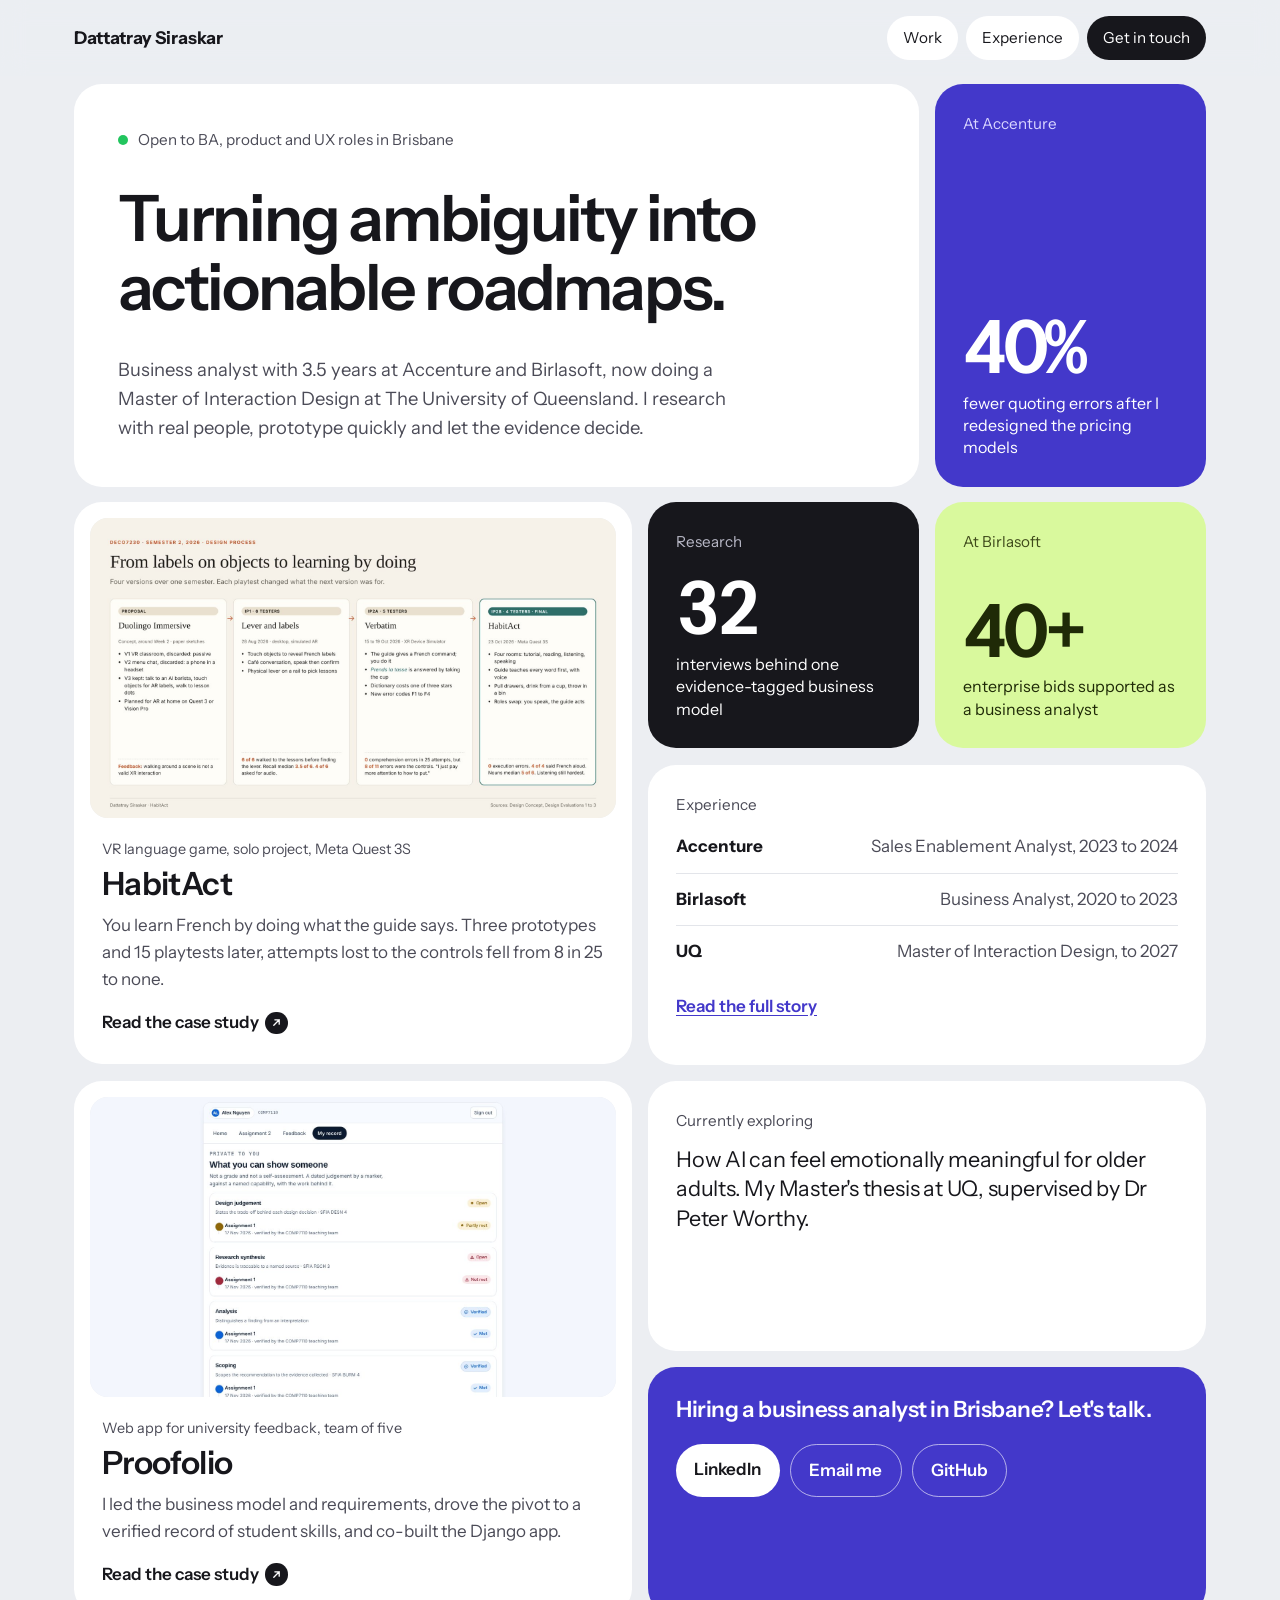
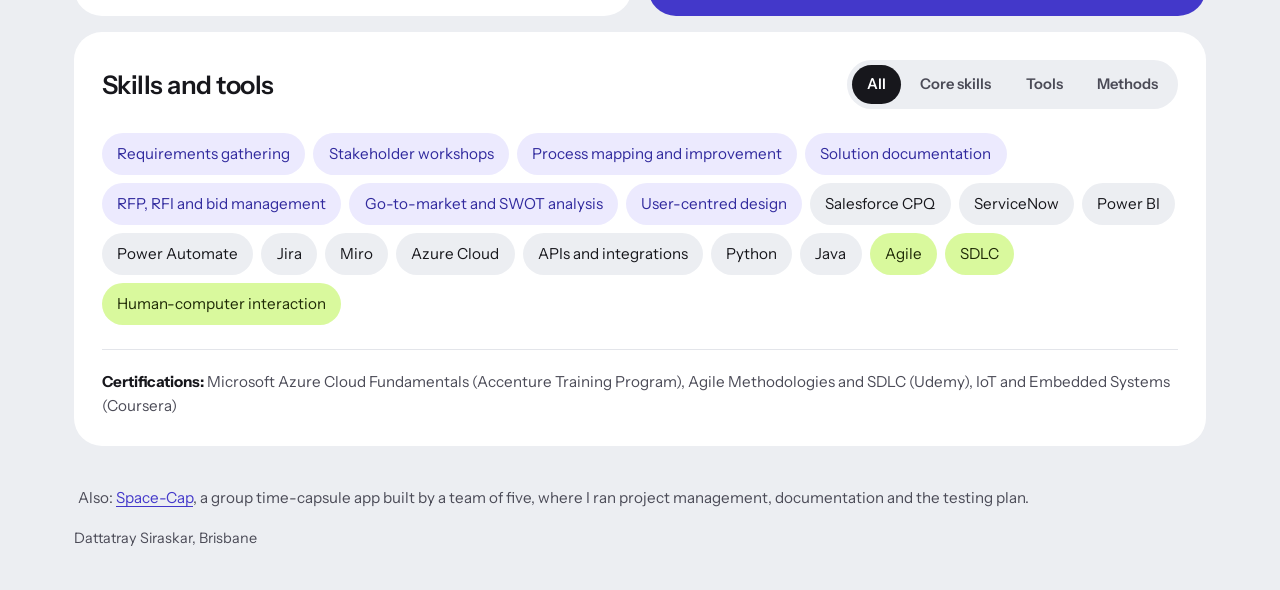
==== index.html @ 3de4518f "Case studies: side panel scrolls with the page" ====
<!DOCTYPE html>
<html lang="en">
<head>
<meta charset="utf-8">
<meta name="viewport" content="width=device-width, initial-scale=1">
<meta name="theme-color" content="#eceef2">
<title>Dattatray Siraskar, business analyst and interaction designer</title>
<meta name="description" content="Portfolio of Dattatray Siraskar, a business analyst studying a Master of Interaction Design at The University of Queensland.">
<link rel="stylesheet" href="style.css?v=13">
</head>
<body>
<header class="site-head">
  <div class="wrap">
    <a class="name" href="index.html">Dattatray Siraskar</a>
    <nav aria-label="Main">
      <a href="#work">Work</a>
      <a href="experience.html">Experience</a>
      <a class="cta" href="#contact">Get in touch</a>
    </nav>
  </div>
</header>

<main class="wrap">
  <div class="bento">
    <section class="tile span3 hero" aria-label="Introduction">
      <p class="status"><i aria-hidden="true"></i>Open to BA, product and UX roles in Brisbane</p>
      <h1>Turning ambiguity into actionable roadmaps.</h1>
      <p class="lede">Business analyst with 3.5 years at Accenture and Birlasoft, now doing a Master of Interaction Design at The University of Queensland. I research with real people, prototype quickly and let the evidence decide.</p>
    </section>

    <section class="tile indigo stat">
      <p class="label">At Accenture</p>
      <div><p class="big"><span data-count="40">40</span>%</p><p class="what">fewer quoting errors after I redesigned the pricing models</p></div>
    </section>

    <a class="tile span2 tall project" id="work" href="habitact.html">
      <div class="shot"><img src="img/01-concept-evolution.jpg" alt="HabitAct design process across four versions" width="1600" height="900"></div>
      <div class="text">
        <p class="kind">VR language game, solo project, Meta Quest 3S</p>
        <h2>HabitAct</h2>
        <p class="desc">You learn French by doing what the guide says. Three prototypes and 15 playtests later, attempts lost to the controls fell from 8 in 25 to none.</p>
        <span class="go">Read the case study</span>
      </div>
    </a>

    <section class="tile dark stat">
      <p class="label">Research</p>
      <div><p class="big"><span data-count="32">32</span></p><p class="what">interviews behind one evidence-tagged business model</p></div>
    </section>

    <section class="tile lime stat">
      <p class="label">At Birlasoft</p>
      <div><p class="big"><span data-count="40">40</span>+</p><p class="what">enterprise bids supported as a business analyst</p></div>
    </section>

    <section class="tile span2">
      <p class="label">Experience</p>
      <div class="rows">
        <div><span><b>Accenture</b></span><span>Sales Enablement Analyst, 2023 to 2024</span></div>
        <div><span><b>Birlasoft</b></span><span>Business Analyst, 2020 to 2023</span></div>
        <div><span><b>UQ</b></span><span>Master of Interaction Design, to 2027</span></div>
      </div>
      <a class="more" href="experience.html">Read the full story</a>
    </section>

    <a class="tile span2 tall project" href="proofolio.html">
      <div class="shot"><img src="img/12-mvp-capability-record.jpg" alt="Proofolio capability record screen" width="1440" height="900"></div>
      <div class="text">
        <p class="kind">Web app for university feedback, team of five</p>
        <h2>Proofolio</h2>
        <p class="desc">I led the business model and requirements, drove the pivot to a verified record of student skills, and co-built the Django app.</p>
        <span class="go">Read the case study</span>
      </div>
    </a>

    <section class="tile span2 exploring">
      <p class="label">Currently exploring</p>
      <p class="big-text">How AI can feel emotionally meaningful for older adults. My Master's thesis at UQ, supervised by Dr Peter Worthy.</p>
    </section>

    <section class="tile span2 indigo contact" id="contact">
      <h2>Hiring a business analyst in Brisbane? Let's talk.</h2>
      <div class="pill-row">
        <a class="pill" href="https://www.linkedin.com/in/dattatray-s-410359129">LinkedIn</a>
        <a class="pill ghost" href="mailto:dattatray.siraskar02@gmail.com">Email me</a>
        <a class="pill ghost" href="https://github.com/Ds-021998">GitHub</a>
      </div>
    </section>

    <section class="tile span4 skills" id="skills" aria-labelledby="skills-h">
      <div class="skills-head">
        <h2 id="skills-h">Skills and tools</h2>
        <div class="filters" role="group" aria-label="Show skills by area">
          <button type="button" data-f="all" aria-pressed="true">All</button>
          <button type="button" data-f="ba" aria-pressed="false">Core skills</button>
          <button type="button" data-f="tools" aria-pressed="false">Tools</button>
          <button type="button" data-f="ux" aria-pressed="false">Methods</button>
        </div>
      </div>
      <ul class="chips">
        <li data-g="ba">Requirements gathering</li>
        <li data-g="ba">Stakeholder workshops</li>
        <li data-g="ba">Process mapping and improvement</li>
        <li data-g="ba">Solution documentation</li>
        <li data-g="ba">RFP, RFI and bid management</li>
        <li data-g="ba">Go-to-market and SWOT analysis</li>
        <li data-g="ba">User-centred design</li>
        <li data-g="tools">Salesforce CPQ</li>
        <li data-g="tools">ServiceNow</li>
        <li data-g="tools">Power BI</li>
        <li data-g="tools">Power Automate</li>
        <li data-g="tools">Jira</li>
        <li data-g="tools">Miro</li>
        <li data-g="tools">Azure Cloud</li>
        <li data-g="tools">APIs and integrations</li>
        <li data-g="tools">Python</li>
        <li data-g="tools">Java</li>
        <li data-g="ux">Agile</li>
        <li data-g="ux">SDLC</li>
        <li data-g="ux">Human-computer interaction</li>
      </ul>
      <p class="certs"><b>Certifications:</b> Microsoft Azure Cloud Fundamentals (Accenture Training Program), Agile Methodologies and SDLC (Udemy), IoT and Embedded Systems (Coursera)</p>
    </section>
  </div>
  <p class="small-print">Also: <a href="https://github.com/batinion/DECO_3500">Space-Cap</a>, a group time-capsule app built by a team of five, where I ran project management, documentation and the testing plan.</p>
</main>

<footer class="site-foot">
  <div class="wrap"><span>Dattatray Siraskar, Brisbane</span></div>
</footer>
<script src="script.js?v=13"></script>
</body>
</html>
---- style.css ----
@import url("https://fonts.googleapis.com/css2?family=Instrument+Sans:wght@400;500;600;700&display=swap");

/* Bento: a calm grey ground, white rounded tiles, one indigo accent and a lime highlight. */
:root {
  --ground: #eceef2;
  --tile: #ffffff;
  --ink: #17171c;
  --muted: #4b4b57;
  --line: #e3e5ea;
  --accent: #4338ca;
  --accent-ink: #312a9e;
  --accent-soft: #eceafe;
  --lime: #d9f99d;
  --lime-ink: #1f2a07;
  --radius: 28px;
  --measure: 40rem;
}

* { box-sizing: border-box; }
html { -webkit-text-size-adjust: 100%; scroll-behavior: smooth; }
body { margin: 0; background: var(--ground); color: var(--ink); font: 400 1.0625rem/1.6 "Instrument Sans", system-ui, sans-serif; }
img { max-width: 100%; height: auto; display: block; }
a { color: var(--accent); text-underline-offset: 0.18em; }
a:hover { color: var(--accent-ink); }
:focus-visible { outline: 3px solid var(--accent); outline-offset: 3px; border-radius: 6px; }
::selection { background: var(--lime); color: var(--lime-ink); }

h1, h2, h3 { font-weight: 600; line-height: 1.08; margin: 0; letter-spacing: -0.02em; text-wrap: balance; }
h1 { font-size: clamp(2.4rem, 5.2vw, 4rem); letter-spacing: -0.035em; }
h2 { font-size: clamp(1.5rem, 3vw, 2.2rem); margin-top: 3.5rem; }
h3 { font-size: 1.2rem; margin-top: 2rem; }
p, ul, ol { margin: 1rem 0 0; }
li + li { margin-top: 0.4rem; }

.wrap { max-width: 1180px; margin: 0 auto; padding-inline: 1.5rem; }
.prose { max-width: var(--measure); }
.muted { color: var(--muted); }

/* Header */
.site-head { position: sticky; top: 0; z-index: 30; background: rgba(236,238,242,.85); backdrop-filter: blur(12px); }
.site-head .wrap { display: flex; justify-content: space-between; align-items: center; gap: 0.75rem 1rem; padding-block: 1rem; flex-wrap: wrap; }
.site-head .name { font-weight: 700; font-size: 1.1rem; color: var(--ink); text-decoration: none; }
.site-head nav { display: flex; gap: 0.5rem; flex-wrap: wrap; }
.site-head nav a { text-decoration: none; color: var(--ink); background: var(--tile); padding: 0.6rem 1rem; border-radius: 999px; font-size: 0.95rem; transition: background .2s, color .2s; }
.site-head nav a:hover { background: var(--accent-soft); color: var(--accent-ink); }
.site-head nav a.cta { background: var(--ink); color: #fff; }
.site-head nav a[aria-current] { background: var(--accent-soft); color: var(--accent-ink); font-weight: 600; }

/* ---------- Home bento ---------- */
.bento { display: grid; grid-template-columns: repeat(4, minmax(0, 1fr)); gap: 16px; padding-block: 0.5rem 1rem; }
.tile { background: var(--tile); border-radius: var(--radius); padding: 28px; position: relative; overflow: hidden; }
.tile.span2 { grid-column: span 2; }
.tile.span3 { grid-column: span 3; }
.tile.span4 { grid-column: 1 / -1; }
.tile.tall { grid-row: span 2; }
.tile.dark { background: var(--ink); color: #fff; }
.tile.dark .label { color: #b8b8c6; }
.tile.lime { background: var(--lime); color: var(--lime-ink); }
.tile.lime .label { color: #3f4a1b; }
.tile.indigo { background: var(--accent); color: #fff; }
.tile.indigo .label { color: #d9d6ff; }
.label { margin: 0; font-size: 0.95rem; color: var(--muted); }
.stat { display: flex; flex-direction: column; justify-content: space-between; min-height: 220px; }
.stat .big { margin: 0; font-size: clamp(3.2rem, 6vw, 4.6rem); font-weight: 600; letter-spacing: -0.045em; line-height: 1; font-variant-numeric: tabular-nums; }
.stat .what { margin: 0.5rem 0 0; font-size: 1rem; line-height: 1.4; }

.hero { display: flex; flex-direction: column; justify-content: space-between; gap: 2rem; min-height: 360px; padding: 44px; }
.hero h1 { max-width: 15ch; }
.hero .lede { margin: 0; font-size: 1.15rem; color: var(--muted); max-width: 40rem; }
.status { display: inline-flex; align-items: center; gap: 0.6rem; margin: 0; color: var(--muted); font-size: 0.95rem; }
.status i { width: 10px; height: 10px; border-radius: 50%; background: #22c55e; box-shadow: 0 0 0 0 rgba(34,197,94,.5); animation: pulse 2.4s infinite; }
@keyframes pulse { 70% { box-shadow: 0 0 0 10px rgba(34,197,94,0); } 100% { box-shadow: 0 0 0 0 rgba(34,197,94,0); } }

.project { display: flex; flex-direction: column; gap: 16px; padding: 16px; text-decoration: none; color: var(--ink); transition: transform .35s cubic-bezier(.2,.8,.2,1), box-shadow .35s; }
.project:hover { color: var(--ink); transform: translateY(-4px); box-shadow: 0 24px 40px -24px rgba(23,23,28,.35); }
.project .shot { border-radius: 18px; overflow: hidden; height: 300px; background: var(--ground); }
.project .shot img { width: 100%; height: 100%; object-fit: cover; object-position: top; transition: transform .6s cubic-bezier(.2,.8,.2,1); }
.project:hover .shot img { transform: scale(1.04); }
.project .text { padding: 4px 12px 12px; }
.project .kind { margin: 0; font-size: 0.9rem; color: var(--muted); }
.project h2 { margin: 0.4rem 0 0; font-size: 2rem; }
.project p.desc { margin: 0.6rem 0 0; color: var(--muted); }
.project .go { display: inline-flex; align-items: center; gap: 0.4rem; margin-top: 1rem; font-weight: 600; }
.project .go::after { content: ""; width: 1.4rem; height: 1.4rem; border-radius: 50%; background: var(--ink) url("data:image/svg+xml,%3Csvg xmlns='http://www.w3.org/2000/svg' viewBox='0 0 24 24' fill='none' stroke='white' stroke-width='2.4' stroke-linecap='round' stroke-linejoin='round'%3E%3Cpath d='M7 17L17 7M9 7h8v8'/%3E%3C/svg%3E") center / 60% no-repeat; transition: transform .3s; }
.project:hover .go::after { transform: rotate(45deg); background-color: var(--accent); }

.rows { display: flex; flex-direction: column; gap: 0; margin-top: 1rem; }
.rows div { display: flex; justify-content: space-between; gap: 1rem; padding: 0.75rem 0; border-top: 1px solid var(--line); flex-wrap: wrap; }
.rows div:first-child { border-top: 0; padding-top: 0; }
.rows span:last-child { color: var(--muted); }
.tile .more { display: inline-block; margin-top: 1rem; font-weight: 600; }

.exploring p.big-text { margin: 0.75rem 0 0; font-size: 1.35rem; line-height: 1.35; letter-spacing: -0.01em; }
.contact h2 { margin: 0; font-size: 1.4rem; color: #fff; line-height: 1.3; }
.pill-row { display: flex; gap: 10px; flex-wrap: wrap; margin-top: 1.25rem; }
.pill { display: inline-block; text-decoration: none; padding: 0.75rem 1.15rem; border-radius: 999px; font-weight: 600; background: #fff; color: var(--ink); transition: transform .15s; }
.pill:hover { transform: translateY(-2px); color: var(--ink); }
.pill.ghost { background: transparent; color: #fff; border: 1px solid rgba(255,255,255,.6); }
.pill.ghost:hover { color: #fff; border-color: #fff; }
.small-print { color: var(--muted); font-size: 0.95rem; padding: 0.5rem 4px 0; }

/* Skills tile with filter pills */
.skills-head { display: flex; justify-content: space-between; align-items: center; gap: 1rem; flex-wrap: wrap; }
.skills h2 { margin: 0; font-size: 1.6rem; }
.filters { display: inline-flex; gap: 0.25rem; padding: 0.3rem; border-radius: 999px; background: var(--ground); flex-wrap: wrap; }
.filters button { font: inherit; font-size: 0.92rem; font-weight: 600; padding: 0.5rem 0.95rem; border-radius: 999px; border: 0; background: none; color: var(--muted); cursor: pointer; }
.filters button[aria-pressed="true"] { background: var(--ink); color: #fff; }
.chips { list-style: none; margin: 1.5rem 0 0; padding: 0; display: flex; flex-wrap: wrap; gap: 0.5rem; }
.chips li { margin: 0; padding: 0.55rem 0.95rem; border-radius: 999px; background: var(--ground); font-size: 0.95rem; transition: background .25s, color .25s, opacity .25s, transform .25s; }
.chips li[data-g="ba"] { background: var(--accent-soft); color: var(--accent-ink); }
.chips li[data-g="ux"] { background: var(--lime); color: var(--lime-ink); }
.chips li.dim { opacity: .25; transform: scale(.96); }
.certs { margin: 1.5rem 0 0; padding-top: 1.25rem; border-top: 1px solid var(--line); color: var(--muted); font-size: 0.95rem; }
.certs b { color: var(--ink); }

/* Stagger the tiles in once on load */
.bento .tile { animation: rise .6s cubic-bezier(.2,.8,.2,1) both; }
.bento .tile:nth-child(2) { animation-delay: .06s; } .bento .tile:nth-child(3) { animation-delay: .12s; }
.bento .tile:nth-child(4) { animation-delay: .18s; } .bento .tile:nth-child(5) { animation-delay: .24s; }
.bento .tile:nth-child(6) { animation-delay: .3s; } .bento .tile:nth-child(7) { animation-delay: .36s; }
.bento .tile:nth-child(n+8) { animation-delay: .42s; }
@keyframes rise { from { opacity: 0; transform: translateY(16px) scale(.98); } to { opacity: 1; transform: none; } }

.btn { display: inline-flex; align-items: center; gap: 0.5rem; margin-top: 1.25rem; padding: 0.75rem 1.2rem; border-radius: 999px; font-weight: 600; text-decoration: none; color: #fff; background: var(--ink); transition: transform .15s, background .2s; }
.btn:hover { transform: translateY(-2px); background: var(--accent); color: #fff; }

/* ---------- Inner pages: content on large white tiles ---------- */
main.sheet { background: var(--tile); border-radius: 32px; margin-block: 0.5rem 2rem; padding-bottom: 1.5rem; }
.case-head { padding-block: 3.5rem 2rem; }
.case-head .summary { font-size: 1.2rem; color: var(--muted); max-width: 40rem; margin-top: 1.25rem; }
.meta { margin-top: 2rem; display: grid; grid-template-columns: repeat(auto-fit, minmax(10rem, 1fr)); gap: 12px; max-width: 58rem; padding: 0; }
.meta div { background: var(--ground); border-radius: 18px; padding: 1rem 1.1rem; }
.meta div:first-child { background: var(--lime); }
.meta dt { color: var(--muted); font-size: 0.85rem; }
.meta div:first-child dt { color: #3f4a1b; }
.meta dd { margin: 0.2rem 0 0; font-weight: 600; }

figure { margin: 2.75rem 0; }
figure img { border-radius: 20px; border: 1px solid var(--line); }
figcaption { color: var(--muted); font-size: 0.92rem; margin-top: 0.75rem; max-width: var(--measure); }
.trio { display: grid; grid-template-columns: repeat(3, 1fr); gap: 12px; }

.note { max-width: 34rem; margin: 2.5rem 0; padding: 1.5rem 1.6rem; border-radius: 22px; background: var(--ink); color: #fff; }
.note p { margin: 0; font-size: 1.3rem; line-height: 1.35; letter-spacing: -0.01em; }
.note .who { margin-top: 0.6rem; font-size: 0.9rem; color: #b8b8c6; letter-spacing: 0; }

.role { margin-top: 3rem; max-width: 46rem; padding: 1.6rem; border-radius: 22px; background: var(--accent-soft); }
.role h2 { margin-top: 0; font-size: 1.3rem; color: var(--accent-ink); }
.next { display: flex; justify-content: space-between; gap: 1rem; flex-wrap: wrap; padding-block: 2.5rem 1rem; margin-top: 3rem; border-top: 1px solid var(--line); font-weight: 600; }

.reveal { opacity: 0; transform: translateY(14px); transition: opacity .6s ease, transform .6s ease; }
.reveal.in { opacity: 1; transform: none; }

/* Case study two-column layout: story on the left, a sticky summary on the right */
.case-body { display: grid; grid-template-columns: minmax(0, 1fr) 300px; gap: 3rem; align-items: start; }
.case-main { min-width: 0; }
.case-main .prose { max-width: 46rem; }
.case-main > :first-child h2, .case-main > div:first-child > h2:first-child { margin-top: 1rem; }
.case-aside { align-self: stretch; display: flex; flex-direction: column; gap: 12px; padding-top: 1.5rem; }
.aside-sticky { display: flex; flex-direction: column; gap: 12px; }
.aside-card { display: block; background: var(--ground); border-radius: 22px; padding: 1.25rem 1.3rem; }
.aside-label { margin: 0 0 0.75rem; font-size: 0.85rem; color: var(--muted); font-weight: 600; }
.glance { display: flex; align-items: baseline; gap: 0.75rem; padding: 0.55rem 0; border-top: 1px solid #dcdfe6; }
.glance:first-of-type { border-top: 0; padding-top: 0; }
.glance b { min-width: 4.2rem; font-size: 1.35rem; font-weight: 600; letter-spacing: -0.02em; color: var(--accent); }
.glance span { font-size: 0.9rem; color: var(--muted); line-height: 1.35; }
.toc { display: flex; flex-direction: column; gap: 0.15rem; }
.toc a { text-decoration: none; color: var(--muted); font-size: 0.93rem; padding: 0.4rem 0.65rem; border-radius: 10px; line-height: 1.35; transition: background .2s, color .2s; }
.toc a:hover { background: var(--tile); color: var(--ink); }
.toc a.active { background: var(--tile); color: var(--accent-ink); font-weight: 600; }
.aside-link { font-weight: 600; text-decoration: none; background: var(--ink); color: #fff; }
.aside-link:hover { background: var(--accent); color: #fff; }
.case-main h2 { scroll-margin-top: 90px; }
.case-main .rounds-ui, .case-main .codes, .case-main .states { max-width: none; }

/* Experience: same layout, bento styling */
.story-intro { padding-block: 3.5rem 1rem; }
.story-intro .lede { font-size: 1.15rem; color: var(--muted); margin-top: 1.25rem; }
.through { display: flex; align-items: center; gap: 0.45rem; flex-wrap: wrap; margin-top: 1.75rem; }
.through span { padding: 0.5rem 0.9rem; border-radius: 999px; background: var(--ground); font-size: 0.95rem; }
.through span.now { background: var(--accent); color: #fff; font-weight: 600; }
.through i { color: var(--muted); font-style: normal; }
.timeline { position: relative; list-style: none; padding: 0 0 0 2.25rem; margin: 2.5rem 0 1rem; max-width: 50rem; }
.timeline::before { content: ""; position: absolute; left: 0.5rem; top: 0.4rem; bottom: 0.4rem; width: 2px; background: var(--line); }
.timeline .fill { position: absolute; left: 0.5rem; top: 0.4rem; width: 2px; height: 0; background: var(--accent); }
.chapter { position: relative; margin: 0 0 1rem; padding: 1.5rem 1.6rem; border-radius: 22px; background: var(--ground); }
.chapter::before { content: ""; position: absolute; left: -2.1rem; top: 1.75rem; width: 0.9rem; height: 0.9rem; border-radius: 50%; background: var(--tile); border: 2px solid #9a9aa8; transition: all .3s; }
.chapter.seen::before { background: var(--accent); border-color: var(--accent); box-shadow: 0 0 0 4px var(--accent-soft); }
.chapter .when { color: var(--accent); font-size: 0.9rem; margin: 0; font-weight: 600; }
.chapter h3 { margin-top: 0.3rem; font-size: 1.5rem; }
.chapter .where { margin-top: 0.3rem; font-weight: 600; color: var(--muted); }
.toggle { margin-top: 0.9rem; font: inherit; font-weight: 600; color: var(--ink); background: var(--tile); border: 0; padding: 0.5rem 0.9rem; border-radius: 999px; cursor: pointer; display: inline-flex; align-items: center; gap: 0.5rem; }
.toggle:hover { background: var(--accent-soft); color: var(--accent-ink); }
.toggle::after { content: "+"; display: inline-grid; place-items: center; width: 1.2rem; height: 1.2rem; border-radius: 50%; background: var(--ink); color: #fff; font-size: 0.85rem; line-height: 1; }
.toggle[aria-expanded="true"]::after { content: "\2212"; }
.detail { display: grid; grid-template-rows: 0fr; transition: grid-template-rows .35s ease; }
.detail > div { min-height: 0; overflow: hidden; }
.detail.open { grid-template-rows: 1fr; }
.star { margin-top: 0.9rem; display: grid; gap: 0.75rem; padding: 1.2rem 1.3rem; border-radius: 18px; background: var(--tile); }
.star p { margin: 0; }
.star b { color: var(--accent-ink); }
.metrics { display: flex; flex-wrap: wrap; gap: 0.5rem; margin-top: 0.9rem; padding: 0; list-style: none; }
.metrics li { margin: 0; padding: 0.35rem 0.8rem; border-radius: 999px; font-size: 0.9rem; font-weight: 600; background: var(--lime); color: var(--lime-ink); }
.tags { color: var(--muted); font-size: 0.9rem; margin-top: 0.6rem; }
.pitch { margin: 2rem 0 2rem; max-width: 50rem; padding: 2rem; border-radius: 26px; background: var(--accent); color: #fff; }
.pitch h2 { margin: 0; color: #fff; }
.pitch p { color: #e4e2ff; }
.pitch a { color: #fff; font-weight: 600; }

/* Round tabs */
.rounds-ui { margin: 2.75rem 0; max-width: 56rem; }
.tablist { display: inline-flex; gap: 0.25rem; padding: 0.3rem; margin-top: 1rem; border-radius: 999px; background: var(--ground); flex-wrap: wrap; }
.tablist button { font: inherit; font-weight: 600; padding: 0.55rem 1.1rem; border-radius: 999px; border: 0; background: none; color: var(--muted); cursor: pointer; }
.tablist button[aria-selected="true"] { background: var(--ink); color: #fff; }
.panel { margin-top: 1.25rem; padding: 1.5rem; border-radius: 24px; background: var(--ground); }
.panel h3 { margin: 0; }
.panel .sub { color: var(--muted); margin-top: 0.3rem; }
.stats { display: grid; grid-template-columns: repeat(auto-fit, minmax(10rem, 1fr)); gap: 12px; margin-top: 1.25rem; }
.stats .stat { min-height: 0; padding: 1rem; border-radius: 18px; background: var(--tile); display: block; }
.stats .stat .num { font-weight: 600; font-size: 2rem; letter-spacing: -0.03em; line-height: 1.1; }
.stats .stat .lbl { color: var(--muted); font-size: 0.9rem; margin-top: 0.2rem; }
.meter { height: 6px; margin-top: 0.7rem; border-radius: 999px; background: var(--ground); overflow: hidden; }
.meter i { display: block; height: 100%; width: 0; border-radius: inherit; background: var(--accent); transition: width .8s cubic-bezier(.2,.8,.2,1); }
.lesson { margin-top: 1.25rem; color: var(--muted); }
.lesson b { color: var(--ink); }
.lesson p { margin: 0; } .lesson p + p { margin-top: 0.5rem; }

/* Error codes and evidence states */
.codes, .states { display: grid; grid-template-columns: repeat(4, 1fr); gap: 12px; margin-top: 1.5rem; max-width: 50rem; }
.codes button, .states button { font: inherit; color: var(--ink); text-align: left; padding: 1rem; border-radius: 18px; cursor: pointer; background: var(--ground); border: 2px solid transparent; transition: transform .2s, background .2s, border-color .2s; }
.codes button:hover, .states button:hover { transform: translateY(-3px); }
.codes button b, .states button b { display: block; font-size: 1.4rem; font-weight: 600; letter-spacing: -0.02em; }
.codes button span { color: var(--muted); font-size: 0.88rem; }
.codes button[aria-pressed="true"], .states button[aria-pressed="true"] { background: var(--accent-soft); border-color: var(--accent); }
.code-out, .state-out { margin-top: 1rem; max-width: 46rem; min-height: 3.4rem; color: var(--muted); }
.code-out b, .state-out b, .code-out strong { color: var(--ink); }

/* Requirements sorter */
.sorter { margin: 2.75rem 0; }
.sorter > h3 { margin-top: 0; }
.sorter .controls { display: inline-flex; gap: 0.25rem; padding: 0.3rem; margin-top: 0.9rem; border-radius: 999px; background: var(--ground); }
.sorter .controls button { font: inherit; font-weight: 600; padding: 0.55rem 1.1rem; border-radius: 999px; border: 0; background: none; color: var(--muted); cursor: pointer; }
.sorter .controls button[aria-pressed="true"] { background: var(--ink); color: #fff; }
.groups { display: grid; gap: 1.25rem; margin-top: 1.5rem; }
.group h3 { margin: 0 0 0.75rem; font-size: 0.95rem; color: var(--muted); }
.reqs { list-style: none; margin: 0; padding: 0; display: grid; gap: 10px; grid-template-columns: repeat(auto-fill, minmax(13rem, 1fr)); }
.req { margin: 0; padding: 0.9rem 1rem; border-radius: 16px; background: var(--ground); font-size: 0.95rem; }
.req .why { display: none; color: var(--muted); font-size: 0.86rem; margin-top: 0.35rem; }
.sorter .g-core, .sorter .g-fix, .sorter .g-cut { display: none; }
.sorter.sorted .g-core, .sorter.sorted .g-fix, .sorter.sorted .g-cut { display: block; }
.sorter.sorted .g-all { display: none; }
.sorted .groups { grid-template-columns: 1.4fr 1fr 1fr; }
.sorted .reqs { grid-template-columns: 1fr; }
.sorted .req .why { display: block; }
.sorted .g-core h3 { color: var(--accent); }
.sorted .g-core .req { background: var(--accent-soft); }
.sorted .g-fix .req { background: var(--lime); color: var(--lime-ink); }
.sorted .g-fix .req .why { color: #3f4a1b; }
.sorted .g-cut .req { color: var(--muted); background: var(--tile); border: 1px dashed #c4c6cf; }
.sorted .g-cut .req .t { text-decoration: line-through; text-decoration-color: #c2410c; text-decoration-thickness: 2px; }

.site-foot { color: var(--muted); font-size: 0.9rem; }
.site-foot .wrap { padding-block: 1rem 2.5rem; display: flex; gap: 1.25rem; flex-wrap: wrap; }

@media (max-width: 1000px) {
  .case-body { grid-template-columns: 1fr; gap: 0; }
  .case-aside { order: -1; padding-top: 0; }
  .aside-sticky { display: none; }
}
@media (max-width: 900px) {
  .bento { grid-template-columns: repeat(2, minmax(0, 1fr)); }
  .tile.span3 { grid-column: span 2; }
  .tile.tall { grid-row: auto; }
  .hero { padding: 32px 28px; min-height: 0; }
  .trio { grid-template-columns: 1fr; }
  .sorted .groups, .reqs { grid-template-columns: 1fr; }
  .codes, .states { grid-template-columns: 1fr 1fr; }
  main.sheet { border-radius: 24px; }
}
@media (max-width: 560px) {
  .bento { grid-template-columns: 1fr; }
  .tile.span2, .tile.span3, .tile.span4 { grid-column: auto; }
  .stat { min-height: 160px; }
  .project .shot { height: 220px; }
}
@media (prefers-reduced-motion: reduce) {
  html { scroll-behavior: auto; }
  .bento .tile, .status i { animation: none; }
  .reveal { opacity: 1; transform: none; transition: none; }
  .project, .project .shot img, .detail, .meter i, .btn, .pill { transition: none; }
}
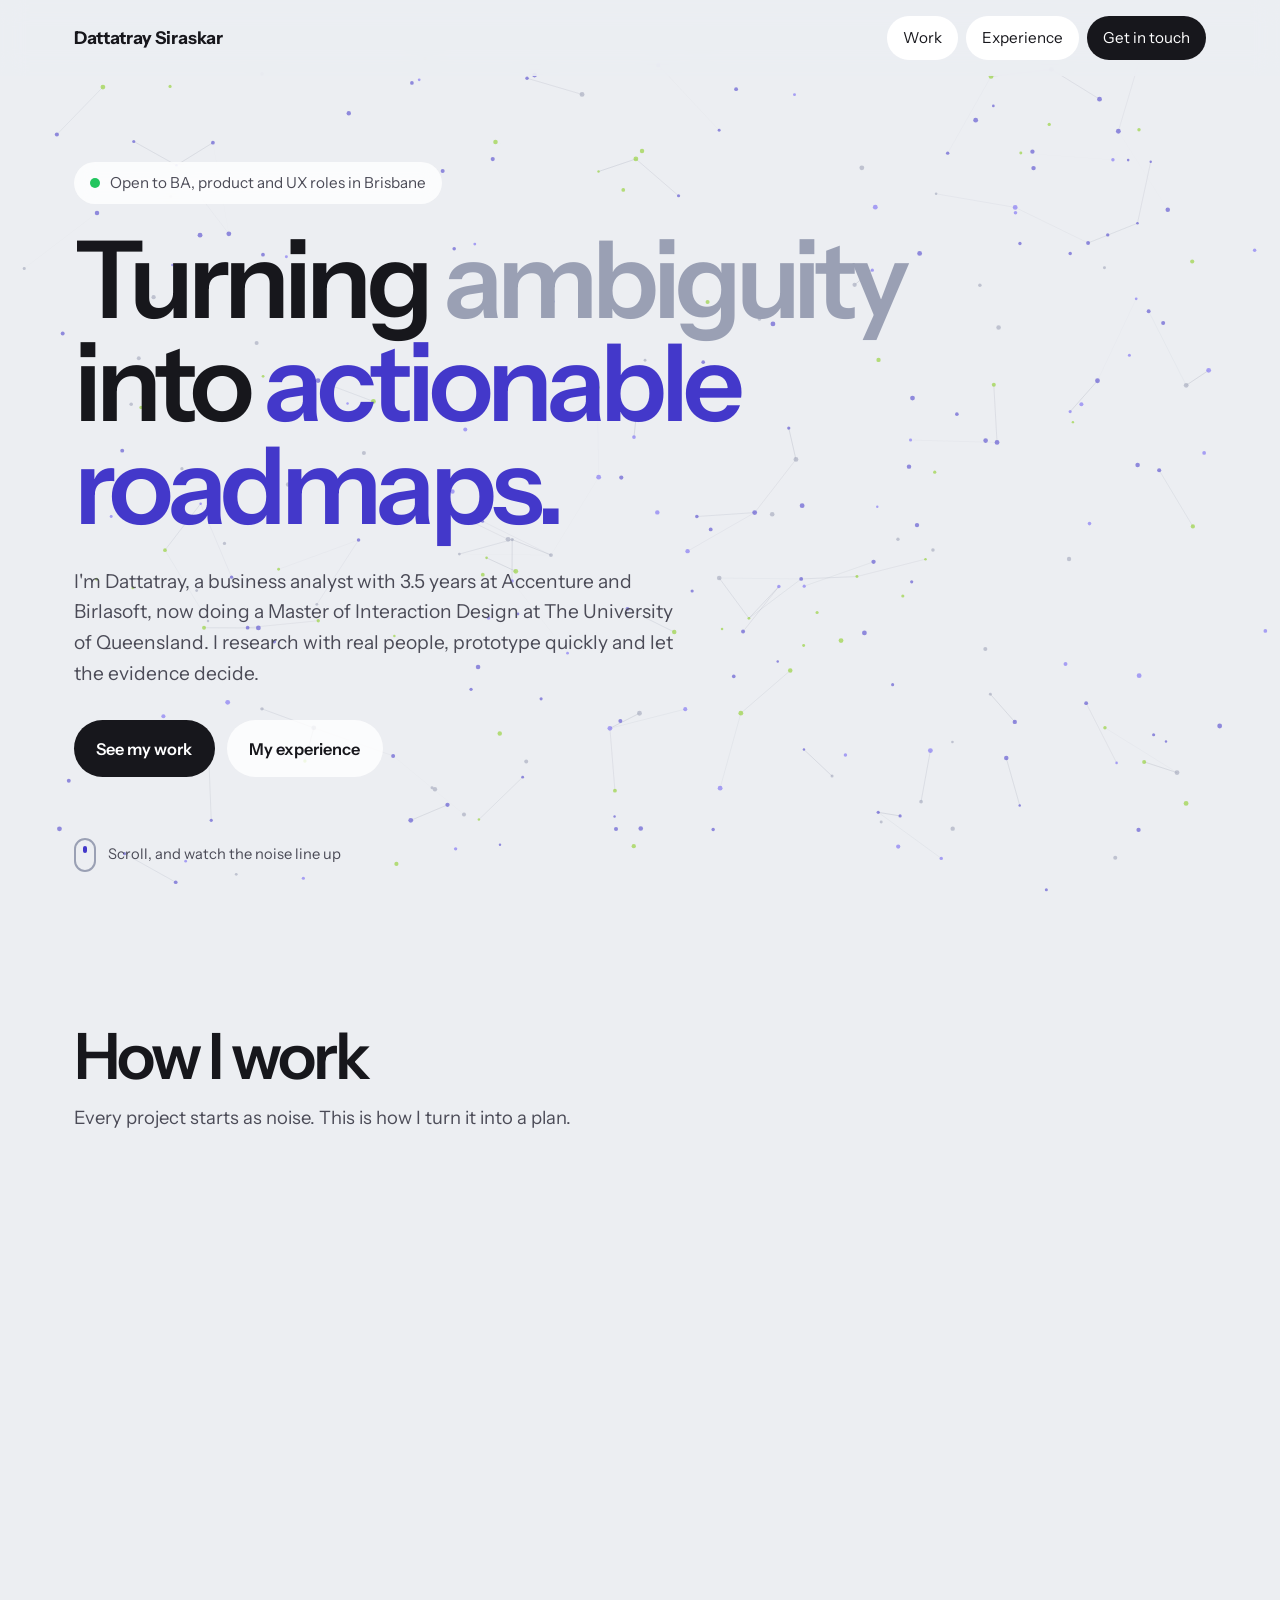
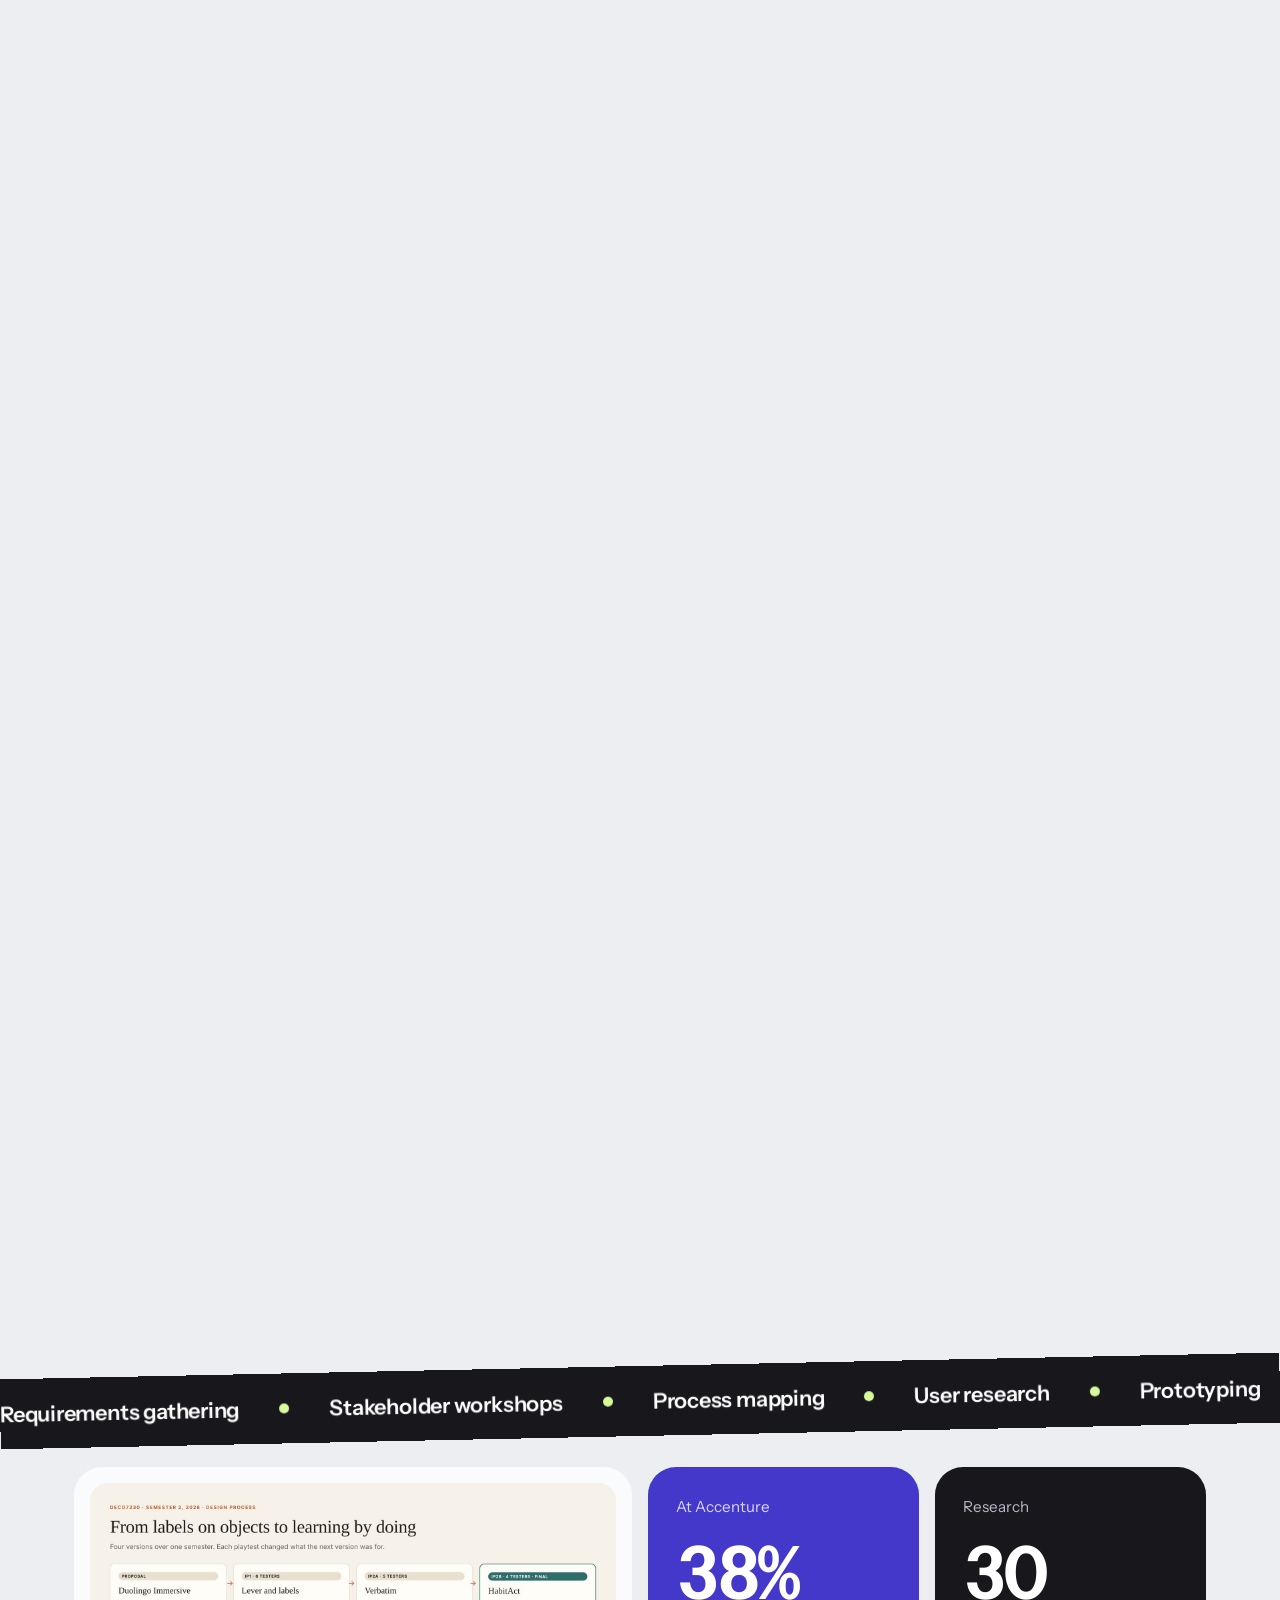
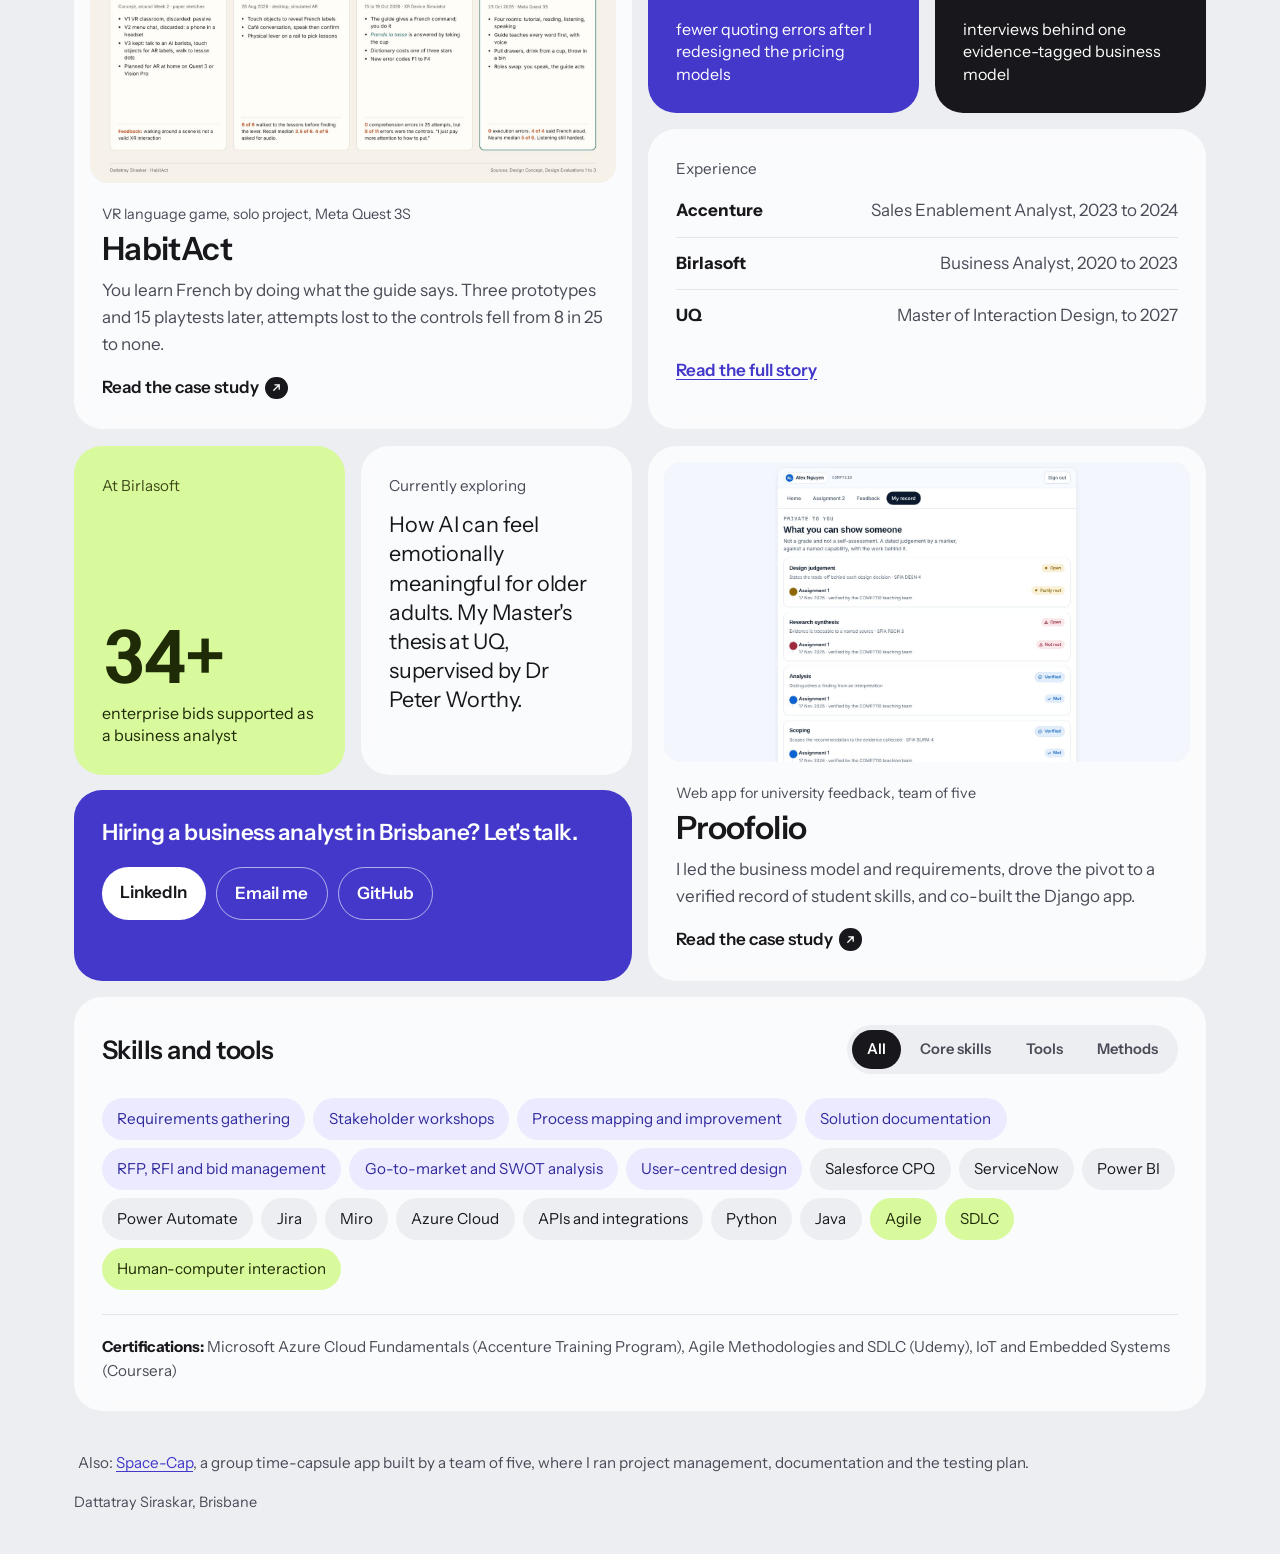
==== commit fa72b3dd: "Motion layer: ambiguity-to-roadmap particle field, pinned How I work stage, custom cursor, decoding " ====
--- a/index.html
+++ b/index.html
@@ -1,133 +1,168 @@
 <!DOCTYPE html>
+
 <html lang="en">
 <head>
-<meta charset="utf-8">
-<meta name="viewport" content="width=device-width, initial-scale=1">
-<meta name="theme-color" content="#eceef2">
+<meta charset="utf-8"/>
+<meta content="width=device-width, initial-scale=1" name="viewport"/>
+<meta content="#eceef2" name="theme-color"/>
 <title>Dattatray Siraskar, business analyst and interaction designer</title>
-<meta name="description" content="Portfolio of Dattatray Siraskar, a business analyst studying a Master of Interaction Design at The University of Queensland.">
-<link rel="stylesheet" href="style.css?v=13">
+<meta content="Portfolio of Dattatray Siraskar, a business analyst studying a Master of Interaction Design at The University of Queensland." name="description"/>
+<meta content="website" property="og:type"/>
+<meta content="Dattatray Siraskar, business analyst and interaction designer" property="og:title"/>
+<meta content="Business analyst with 3.5 years at Accenture and Birlasoft, now doing a Master of Interaction Design at UQ. Case studies in research, requirements and prototyping." property="og:description"/>
+<meta content="https://ds-021998.github.io/" property="og:url"/>
+<meta content="https://ds-021998.github.io/img/og-home.jpg" property="og:image"/>
+<meta content="summary_large_image" name="twitter:card"/>
+<link href="style.css?v=15" rel="stylesheet"/>
 </head>
 <body>
 <header class="site-head">
-  <div class="wrap">
-    <a class="name" href="index.html">Dattatray Siraskar</a>
-    <nav aria-label="Main">
-      <a href="#work">Work</a>
-      <a href="experience.html">Experience</a>
-      <a class="cta" href="#contact">Get in touch</a>
-    </nav>
+<div class="wrap">
+<a class="name" href="index.html">Dattatray Siraskar</a>
+<nav aria-label="Main">
+<a href="#work">Work</a>
+<a href="experience.html">Experience</a>
+<a class="cta" href="#contact">Get in touch</a>
+</nav>
+</div>
+</header>
+<main class="wrap">
+<section class="hero-zone" aria-label="Introduction">
+    <p class="status"><i aria-hidden="true"></i>Open to BA, product and UX roles in Brisbane</p>
+    <h1 class="mega" data-decode>Turning <span class="fuzzy">ambiguity</span> into <span class="ink">actionable roadmaps.</span></h1>
+    <p class="lede">I'm Dattatray, a business analyst with 3.5 years at Accenture and Birlasoft, now doing a Master of Interaction Design at The University of Queensland. I research with real people, prototype quickly and let the evidence decide.</p>
+    <div class="cta-row">
+      <a class="btn" href="#work">See my work</a>
+      <a class="btn ghost-btn" href="experience.html">My experience</a>
+    </div>
+    <p class="scroll-hint" aria-hidden="true"><span></span>Scroll, and watch the noise line up</p>
+  </section>
+
+  <section class="road-stage" aria-labelledby="how-h">
+    <div class="road-pin">
+      <h2 id="how-h" class="road-title">How I work</h2>
+      <p class="road-sub">Every project starts as noise. This is how I turn it into a plan.</p>
+      <ol class="milestones">
+        <li><b>01</b>Listen to the people involved</li>
+        <li><b>02</b>Map how things work today</li>
+        <li><b>03</b>Test ideas with real users</li>
+        <li><b>04</b>Decide on evidence</li>
+        <li><b>05</b>Deliver the roadmap</li>
+      </ol>
+    </div>
+  </section>
+
+  <div class="marquee" aria-label="Skills">
+    <div class="track">
+      <span>Requirements gathering</span><span>Stakeholder workshops</span><span>Process mapping</span><span>User research</span><span>Prototyping</span><span>Usability testing</span><span>Salesforce CPQ</span><span>Power BI</span><span>Jira</span><span>Miro</span>
+      <span aria-hidden="true">Requirements gathering</span><span aria-hidden="true">Stakeholder workshops</span><span aria-hidden="true">Process mapping</span><span aria-hidden="true">User research</span><span aria-hidden="true">Prototyping</span><span aria-hidden="true">Usability testing</span><span aria-hidden="true">Salesforce CPQ</span><span aria-hidden="true">Power BI</span><span aria-hidden="true">Jira</span><span aria-hidden="true">Miro</span>
+    </div>
   </div>
-</header>
 
-<main class="wrap">
   <div class="bento">
-    <section class="tile span3 hero" aria-label="Introduction">
-      <p class="status"><i aria-hidden="true"></i>Open to BA, product and UX roles in Brisbane</p>
-      <h1>Turning ambiguity into actionable roadmaps.</h1>
-      <p class="lede">Business analyst with 3.5 years at Accenture and Birlasoft, now doing a Master of Interaction Design at The University of Queensland. I research with real people, prototype quickly and let the evidence decide.</p>
-    </section>
 
+
+
+
+
+
+
+
+
+
+
+    <a class="tile span2 tall project" href="habitact.html" id="work">
+<div class="shot"><img alt="HabitAct design process across four versions" height="900" src="img/01-concept-evolution.jpg" width="1600"/></div>
+<div class="text">
+<p class="kind">VR language game, solo project, Meta Quest 3S</p>
+<h2>HabitAct</h2>
+<p class="desc">You learn French by doing what the guide says. Three prototypes and 15 playtests later, attempts lost to the controls fell from 8 in 25 to none.</p>
+<span class="go">Read the case study</span>
+</div>
+</a>
     <section class="tile indigo stat">
-      <p class="label">At Accenture</p>
-      <div><p class="big"><span data-count="40">40</span>%</p><p class="what">fewer quoting errors after I redesigned the pricing models</p></div>
-    </section>
-
-    <a class="tile span2 tall project" id="work" href="habitact.html">
-      <div class="shot"><img src="img/01-concept-evolution.jpg" alt="HabitAct design process across four versions" width="1600" height="900"></div>
-      <div class="text">
-        <p class="kind">VR language game, solo project, Meta Quest 3S</p>
-        <h2>HabitAct</h2>
-        <p class="desc">You learn French by doing what the guide says. Three prototypes and 15 playtests later, attempts lost to the controls fell from 8 in 25 to none.</p>
-        <span class="go">Read the case study</span>
-      </div>
-    </a>
-
+<p class="label">At Accenture</p>
+<div><p class="big"><span data-count="40">40</span>%</p><p class="what">fewer quoting errors after I redesigned the pricing models</p></div>
+</section>
     <section class="tile dark stat">
-      <p class="label">Research</p>
-      <div><p class="big"><span data-count="32">32</span></p><p class="what">interviews behind one evidence-tagged business model</p></div>
-    </section>
-
+<p class="label">Research</p>
+<div><p class="big"><span data-count="32">32</span></p><p class="what">interviews behind one evidence-tagged business model</p></div>
+</section>
+    <section class="tile span2">
+<p class="label">Experience</p>
+<div class="rows">
+<div><span><b>Accenture</b></span><span>Sales Enablement Analyst, 2023 to 2024</span></div>
+<div><span><b>Birlasoft</b></span><span>Business Analyst, 2020 to 2023</span></div>
+<div><span><b>UQ</b></span><span>Master of Interaction Design, to 2027</span></div>
+</div>
+<a class="more" href="experience.html">Read the full story</a>
+</section>
     <section class="tile lime stat">
-      <p class="label">At Birlasoft</p>
-      <div><p class="big"><span data-count="40">40</span>+</p><p class="what">enterprise bids supported as a business analyst</p></div>
-    </section>
-
-    <section class="tile span2">
-      <p class="label">Experience</p>
-      <div class="rows">
-        <div><span><b>Accenture</b></span><span>Sales Enablement Analyst, 2023 to 2024</span></div>
-        <div><span><b>Birlasoft</b></span><span>Business Analyst, 2020 to 2023</span></div>
-        <div><span><b>UQ</b></span><span>Master of Interaction Design, to 2027</span></div>
-      </div>
-      <a class="more" href="experience.html">Read the full story</a>
-    </section>
-
+<p class="label">At Birlasoft</p>
+<div><p class="big"><span data-count="40">40</span>+</p><p class="what">enterprise bids supported as a business analyst</p></div>
+</section>
+    <section class="tile exploring">
+<p class="label">Currently exploring</p>
+<p class="big-text">How AI can feel emotionally meaningful for older adults. My Master's thesis at UQ, supervised by Dr Peter Worthy.</p>
+</section>
     <a class="tile span2 tall project" href="proofolio.html">
-      <div class="shot"><img src="img/12-mvp-capability-record.jpg" alt="Proofolio capability record screen" width="1440" height="900"></div>
-      <div class="text">
-        <p class="kind">Web app for university feedback, team of five</p>
-        <h2>Proofolio</h2>
-        <p class="desc">I led the business model and requirements, drove the pivot to a verified record of student skills, and co-built the Django app.</p>
-        <span class="go">Read the case study</span>
-      </div>
-    </a>
-
-    <section class="tile span2 exploring">
-      <p class="label">Currently exploring</p>
-      <p class="big-text">How AI can feel emotionally meaningful for older adults. My Master's thesis at UQ, supervised by Dr Peter Worthy.</p>
-    </section>
-
+<div class="shot"><img alt="Proofolio capability record screen" height="900" src="img/12-mvp-capability-record.jpg" width="1440"/></div>
+<div class="text">
+<p class="kind">Web app for university feedback, team of five</p>
+<h2>Proofolio</h2>
+<p class="desc">I led the business model and requirements, drove the pivot to a verified record of student skills, and co-built the Django app.</p>
+<span class="go">Read the case study</span>
+</div>
+</a>
     <section class="tile span2 indigo contact" id="contact">
-      <h2>Hiring a business analyst in Brisbane? Let's talk.</h2>
-      <div class="pill-row">
-        <a class="pill" href="https://www.linkedin.com/in/dattatray-s-410359129">LinkedIn</a>
-        <a class="pill ghost" href="mailto:dattatray.siraskar02@gmail.com">Email me</a>
-        <a class="pill ghost" href="https://github.com/Ds-021998">GitHub</a>
-      </div>
-    </section>
-
-    <section class="tile span4 skills" id="skills" aria-labelledby="skills-h">
-      <div class="skills-head">
-        <h2 id="skills-h">Skills and tools</h2>
-        <div class="filters" role="group" aria-label="Show skills by area">
-          <button type="button" data-f="all" aria-pressed="true">All</button>
-          <button type="button" data-f="ba" aria-pressed="false">Core skills</button>
-          <button type="button" data-f="tools" aria-pressed="false">Tools</button>
-          <button type="button" data-f="ux" aria-pressed="false">Methods</button>
-        </div>
-      </div>
-      <ul class="chips">
-        <li data-g="ba">Requirements gathering</li>
-        <li data-g="ba">Stakeholder workshops</li>
-        <li data-g="ba">Process mapping and improvement</li>
-        <li data-g="ba">Solution documentation</li>
-        <li data-g="ba">RFP, RFI and bid management</li>
-        <li data-g="ba">Go-to-market and SWOT analysis</li>
-        <li data-g="ba">User-centred design</li>
-        <li data-g="tools">Salesforce CPQ</li>
-        <li data-g="tools">ServiceNow</li>
-        <li data-g="tools">Power BI</li>
-        <li data-g="tools">Power Automate</li>
-        <li data-g="tools">Jira</li>
-        <li data-g="tools">Miro</li>
-        <li data-g="tools">Azure Cloud</li>
-        <li data-g="tools">APIs and integrations</li>
-        <li data-g="tools">Python</li>
-        <li data-g="tools">Java</li>
-        <li data-g="ux">Agile</li>
-        <li data-g="ux">SDLC</li>
-        <li data-g="ux">Human-computer interaction</li>
-      </ul>
-      <p class="certs"><b>Certifications:</b> Microsoft Azure Cloud Fundamentals (Accenture Training Program), Agile Methodologies and SDLC (Udemy), IoT and Embedded Systems (Coursera)</p>
-    </section>
+<h2>Hiring a business analyst in Brisbane? Let's talk.</h2>
+<div class="pill-row">
+<a class="pill" href="https://www.linkedin.com/in/dattatray-s-410359129">LinkedIn</a>
+<a class="pill ghost" href="mailto:dattatray.siraskar02@gmail.com">Email me</a>
+<a class="pill ghost" href="https://github.com/Ds-021998">GitHub</a>
+</div>
+</section>
+    <section aria-labelledby="skills-h" class="tile span4 skills" id="skills">
+<div class="skills-head">
+<h2 id="skills-h">Skills and tools</h2>
+<div aria-label="Show skills by area" class="filters" role="group">
+<button aria-pressed="true" data-f="all" type="button">All</button>
+<button aria-pressed="false" data-f="ba" type="button">Core skills</button>
+<button aria-pressed="false" data-f="tools" type="button">Tools</button>
+<button aria-pressed="false" data-f="ux" type="button">Methods</button>
+</div>
+</div>
+<ul class="chips">
+<li data-g="ba">Requirements gathering</li>
+<li data-g="ba">Stakeholder workshops</li>
+<li data-g="ba">Process mapping and improvement</li>
+<li data-g="ba">Solution documentation</li>
+<li data-g="ba">RFP, RFI and bid management</li>
+<li data-g="ba">Go-to-market and SWOT analysis</li>
+<li data-g="ba">User-centred design</li>
+<li data-g="tools">Salesforce CPQ</li>
+<li data-g="tools">ServiceNow</li>
+<li data-g="tools">Power BI</li>
+<li data-g="tools">Power Automate</li>
+<li data-g="tools">Jira</li>
+<li data-g="tools">Miro</li>
+<li data-g="tools">Azure Cloud</li>
+<li data-g="tools">APIs and integrations</li>
+<li data-g="tools">Python</li>
+<li data-g="tools">Java</li>
+<li data-g="ux">Agile</li>
+<li data-g="ux">SDLC</li>
+<li data-g="ux">Human-computer interaction</li>
+</ul>
+<p class="certs"><b>Certifications:</b> Microsoft Azure Cloud Fundamentals (Accenture Training Program), Agile Methodologies and SDLC (Udemy), IoT and Embedded Systems (Coursera)</p>
+</section>
   </div>
-  <p class="small-print">Also: <a href="https://github.com/batinion/DECO_3500">Space-Cap</a>, a group time-capsule app built by a team of five, where I ran project management, documentation and the testing plan.</p>
+<p class="small-print">Also: <a href="https://github.com/batinion/DECO_3500">Space-Cap</a>, a group time-capsule app built by a team of five, where I ran project management, documentation and the testing plan.</p>
 </main>
-
 <footer class="site-foot">
-  <div class="wrap"><span>Dattatray Siraskar, Brisbane</span></div>
+<div class="wrap"><span>Dattatray Siraskar, Brisbane</span></div>
 </footer>
-<script src="script.js?v=13"></script>
+<script src="script.js?v=15"></script>
+<script src="fx.js?v=15"></script>
 </body>
 </html>
--- a/style.css
+++ b/style.css
@@ -289,3 +289,121 @@
   .reveal { opacity: 1; transform: none; transition: none; }
   .project, .project .shot img, .detail, .meter i, .btn, .pill { transition: none; }
 }
+
+/* Case studies: full-width flow. Text on the left, visuals and quotes on the right. */
+.case-flow { padding-bottom: 1rem; }
+.glance-strip { display: grid; grid-template-columns: repeat(4, minmax(0, 1fr)); gap: 12px; margin-top: 0.5rem; }
+.glance-tile { background: var(--ground); border-radius: 20px; padding: 1.1rem 1.2rem; display: flex; flex-direction: column; gap: 0.3rem; }
+.glance-tile:first-child { background: var(--accent); color: #fff; }
+.glance-tile:first-child span { color: #e4e2ff; }
+.glance-tile b { font-size: 2rem; font-weight: 600; letter-spacing: -0.03em; line-height: 1.05; }
+.glance-tile:not(:first-child) b { color: var(--accent); }
+.glance-tile span { font-size: 0.92rem; color: var(--muted); line-height: 1.35; }
+.toc-row { display: flex; flex-wrap: wrap; gap: 0.4rem; margin: 1.25rem 0 0.5rem; padding: 0.35rem; border-radius: 999px; background: var(--ground); width: fit-content; max-width: 100%; }
+.toc-row a { text-decoration: none; color: var(--muted); font-size: 0.92rem; font-weight: 600; padding: 0.5rem 0.95rem; border-radius: 999px; transition: background .2s, color .2s; }
+.toc-row a:hover { background: var(--tile); color: var(--ink); }
+.toc-row a.active { background: var(--ink); color: #fff; }
+.split { display: grid; grid-template-columns: minmax(0, 7fr) minmax(0, 5fr); gap: 3rem; align-items: start; }
+.split-text .prose { max-width: none; }
+.split-visual { padding-top: 3.5rem; display: flex; flex-direction: column; gap: 1.5rem; }
+.split-visual figure { margin: 0; }
+.split-visual .note { margin: 0; max-width: none; }
+.full .prose { max-width: 48rem; }
+.case-flow h2 { scroll-margin-top: 90px; }
+.case-flow .rounds-ui, .case-flow .codes, .case-flow .states { max-width: none; }
+.case-flow .codes, .case-flow .states { grid-template-columns: repeat(4, minmax(0, 1fr)); }
+.case-flow .role { max-width: none; }
+@media (max-width: 1000px) {
+  .split { grid-template-columns: 1fr; gap: 0; }
+  .split-visual { padding-top: 1.5rem; }
+  .glance-strip { grid-template-columns: repeat(2, minmax(0, 1fr)); }
+  .toc-row { border-radius: 20px; }
+}
+@media (max-width: 600px) {
+  .case-flow .codes, .case-flow .states { grid-template-columns: 1fr 1fr; }
+}
+
+/* ===== Motion layer ===== */
+canvas.field { position: fixed; inset: 0; z-index: 0; pointer-events: none; }
+.site-head { z-index: 30; }
+main, .site-foot { position: relative; z-index: 1; }
+.bento { grid-auto-flow: dense; }
+
+/* Glass tiles so the moving field shows through */
+.fx .tile:not(.indigo):not(.dark):not(.lime) { background: rgba(255,255,255,.74); backdrop-filter: blur(14px) saturate(140%); -webkit-backdrop-filter: blur(14px) saturate(140%); }
+.fx main.sheet { background: rgba(255,255,255,.86); backdrop-filter: blur(16px); -webkit-backdrop-filter: blur(16px); }
+.tile, .glance-tile, .chapter { position: relative; isolation: isolate; transition: transform .45s cubic-bezier(.2,.8,.2,1), box-shadow .45s; will-change: transform; }
+.tile::after, .chapter::after { content: ""; position: absolute; inset: 0; border-radius: inherit; pointer-events: none; opacity: 0; transition: opacity .3s; background: radial-gradient(420px circle at var(--lx, 50%) var(--ly, 50%), rgba(255,255,255,.55), transparent 45%); z-index: 2; }
+.tile:hover::after, .chapter:hover::after { opacity: 1; }
+.tile.dark::after, .tile.indigo::after { background: radial-gradient(420px circle at var(--lx, 50%) var(--ly, 50%), rgba(255,255,255,.14), transparent 45%); }
+.bento .tile:hover { box-shadow: 0 30px 50px -30px rgba(23,23,28,.45); }
+
+/* Hero zone */
+.hero-zone { min-height: calc(100vh - 80px); display: flex; flex-direction: column; justify-content: center; padding-block: 3rem 5rem; position: relative; }
+.hero-zone .status { margin: 0; display: inline-flex; width: fit-content; align-items: center; gap: .6rem; background: rgba(255,255,255,.8); backdrop-filter: blur(10px); padding: .55rem 1rem; border-radius: 999px; font-size: .95rem; color: var(--muted); }
+.hero-zone .status i { width: 10px; height: 10px; border-radius: 50%; background: #22c55e; animation: pulse 2.4s infinite; }
+.mega { margin-top: 1.5rem; font-size: clamp(2.8rem, 8.4vw, 7.2rem); line-height: .96; letter-spacing: -0.055em; font-weight: 600; max-width: 13ch; font-variant-numeric: tabular-nums; }
+.mega .fuzzy { color: #9aa0b4; filter: blur(.6px); display: inline-block; animation: jitter 3.2s ease-in-out infinite; }
+.mega .ink { color: var(--accent); position: relative; }
+@keyframes jitter { 0%,100% { transform: translate(0,0) rotate(0); filter: blur(.6px); } 25% { transform: translate(1px,-1px) rotate(-.4deg); filter: blur(1.4px); } 50% { transform: translate(-1px,1px) rotate(.3deg); filter: blur(.4px); } 75% { transform: translate(1px,1px) rotate(-.2deg); filter: blur(1px); } }
+.hero-zone .lede { margin: 1.75rem 0 0; font-size: 1.2rem; color: var(--muted); max-width: 38rem; }
+.cta-row { display: flex; gap: .75rem; flex-wrap: wrap; margin-top: 2rem; }
+.cta-row .btn { margin-top: 0; padding: .95rem 1.4rem; font-size: 1.02rem; }
+.ghost-btn { background: rgba(255,255,255,.8) !important; color: var(--ink) !important; }
+.ghost-btn:hover { background: #fff !important; }
+.scroll-hint { position: absolute; bottom: 1.5rem; left: 0; margin: 0; display: flex; align-items: center; gap: .75rem; color: var(--muted); font-size: .92rem; }
+.scroll-hint span { width: 22px; height: 34px; border: 2px solid #9aa0b4; border-radius: 12px; position: relative; }
+.scroll-hint span::after { content: ""; position: absolute; left: 50%; top: 6px; width: 4px; height: 7px; margin-left: -2px; border-radius: 2px; background: var(--accent); animation: wheel 1.6s ease-in-out infinite; }
+@keyframes wheel { 0% { opacity: 0; transform: translateY(0); } 30% { opacity: 1; } 100% { opacity: 0; transform: translateY(10px); } }
+
+/* Skills marquee */
+.marquee { overflow: hidden; margin: 0 calc(50% - 50vw) 1.5rem; padding-block: 1.1rem; background: var(--ink); transform: rotate(-1.2deg); }
+.marquee .track { display: flex; gap: 2.5rem; width: max-content; animation: slide 38s linear infinite; }
+.marquee span { color: #fff; font-size: 1.35rem; font-weight: 600; letter-spacing: -0.01em; white-space: nowrap; display: inline-flex; align-items: center; gap: 2.5rem; }
+.marquee span::after { content: ""; width: 10px; height: 10px; border-radius: 50%; background: var(--lime); }
+.marquee:hover .track { animation-play-state: paused; }
+@keyframes slide { to { transform: translateX(-50%); } }
+
+/* Custom cursor (desktop pointers only) */
+.cur-dot, .cur-ring { position: fixed; left: 0; top: 0; pointer-events: none; z-index: 100; border-radius: 50%; }
+.cur-dot { width: 8px; height: 8px; margin: -4px 0 0 -4px; background: var(--accent); }
+.cur-ring { width: 38px; height: 38px; margin: -19px 0 0 -19px; border: 1.5px solid rgba(67,56,202,.5); transition: width .25s, height .25s, margin .25s, background .25s, border-color .25s; }
+.cur-hover .cur-ring { width: 64px; height: 64px; margin: -32px 0 0 -32px; background: rgba(67,56,202,.12); border-color: transparent; }
+.cur-tile .cur-ring { width: 52px; height: 52px; margin: -26px 0 0 -26px; border-color: rgba(132,204,22,.8); }
+.cur-down .cur-ring { width: 28px; height: 28px; margin: -14px 0 0 -14px; }
+@media (hover: hover) and (pointer: fine) { .fx body, .fx a, .fx button { cursor: none; } }
+.magnetic { transition: transform .25s cubic-bezier(.2,.8,.2,1); }
+
+@media (max-width: 900px) {
+  .hero-zone { min-height: 0; padding-block: 2.5rem 4rem; }
+  .marquee span { font-size: 1.1rem; }
+}
+@media (prefers-reduced-motion: reduce) {
+  .marquee .track, .mega .fuzzy, .scroll-hint span::after { animation: none; }
+  .cur-dot, .cur-ring { display: none; }
+}
+
+/* Pinned roadmap stage: the field lines up while this section is on screen */
+.road-stage { height: 230vh; position: relative; }
+.road-pin { position: sticky; top: 0; height: 100vh; overflow: hidden; }
+.road-title { margin: 0; padding-top: 14vh; font-size: clamp(2.2rem, 5vw, 4rem); letter-spacing: -0.045em; }
+.road-sub { margin: .75rem 0 0; color: var(--muted); font-size: 1.15rem; max-width: 34rem; }
+.milestones { list-style: none; margin: 0; padding: 0; }
+.milestones li { position: absolute; margin: 0; width: 11.5rem; text-align: center; font-weight: 600; font-size: 1rem; line-height: 1.3; background: rgba(255,255,255,.88); backdrop-filter: blur(8px); padding: .7rem .8rem; border-radius: 16px; box-shadow: 0 14px 30px -18px rgba(23,23,28,.35); opacity: 0; transition: opacity .2s; }
+.milestones li b { display: block; color: var(--accent); font-size: .85rem; margin-bottom: .2rem; }
+.milestones li:last-child { background: var(--lime); color: var(--lime-ink); }
+.milestones li:last-child b { color: #3f4a1b; }
+@media (max-width: 900px) {
+  .road-stage { height: auto; }
+  .road-pin { position: static; height: auto; overflow: visible; padding-bottom: 2rem; }
+  .road-title { padding-top: 2rem; }
+  .milestones { display: grid; gap: .6rem; margin-top: 1.25rem; }
+  .milestones li { position: static; width: auto; text-align: left; opacity: 1 !important; transform: none !important; }
+}
+@media (prefers-reduced-motion: reduce) {
+  .road-stage { height: auto; }
+  .road-pin { position: static; height: auto; }
+  .milestones { display: grid; gap: .6rem; margin-top: 1.25rem; }
+  .milestones li { position: static; width: auto; text-align: left; opacity: 1 !important; transform: none !important; }
+}
+@media (max-width: 1200px) and (min-width: 901px) { .milestones li { width: 9.25rem; font-size: .9rem; padding: .6rem .7rem; } }
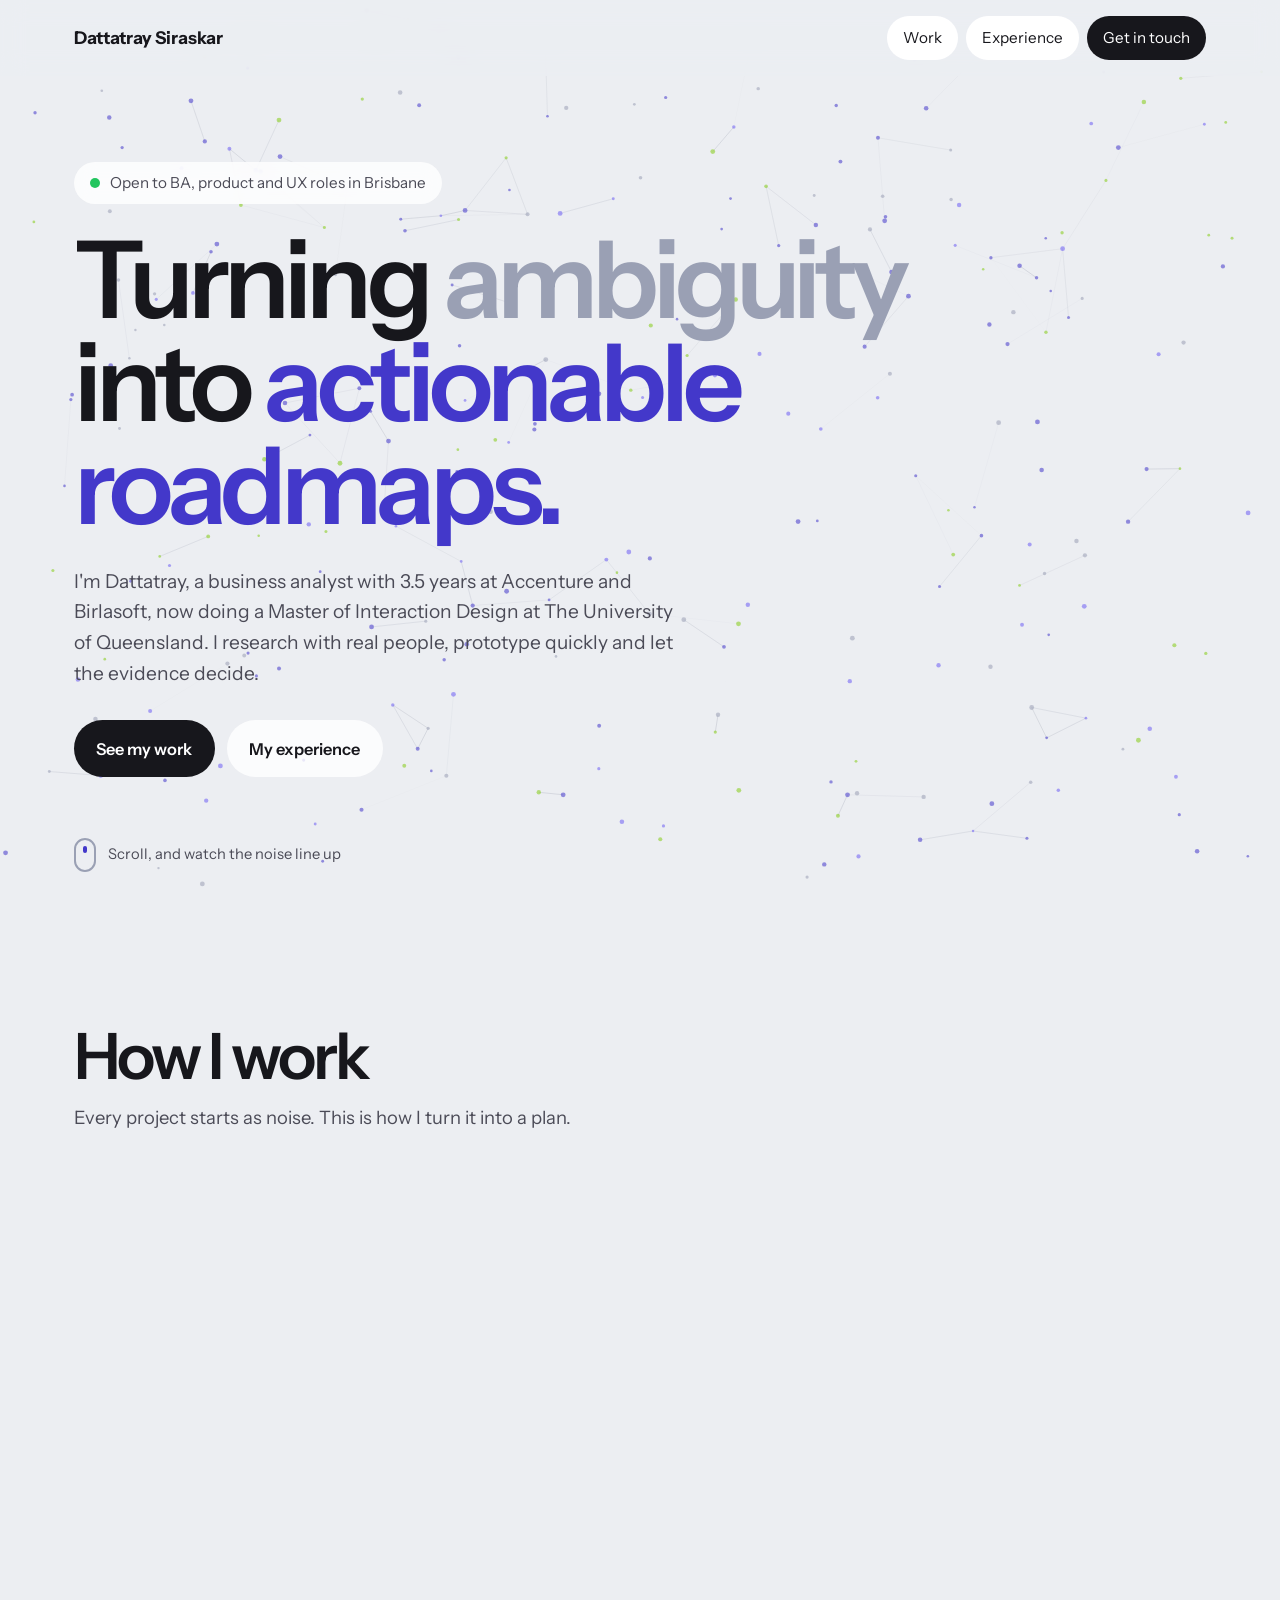
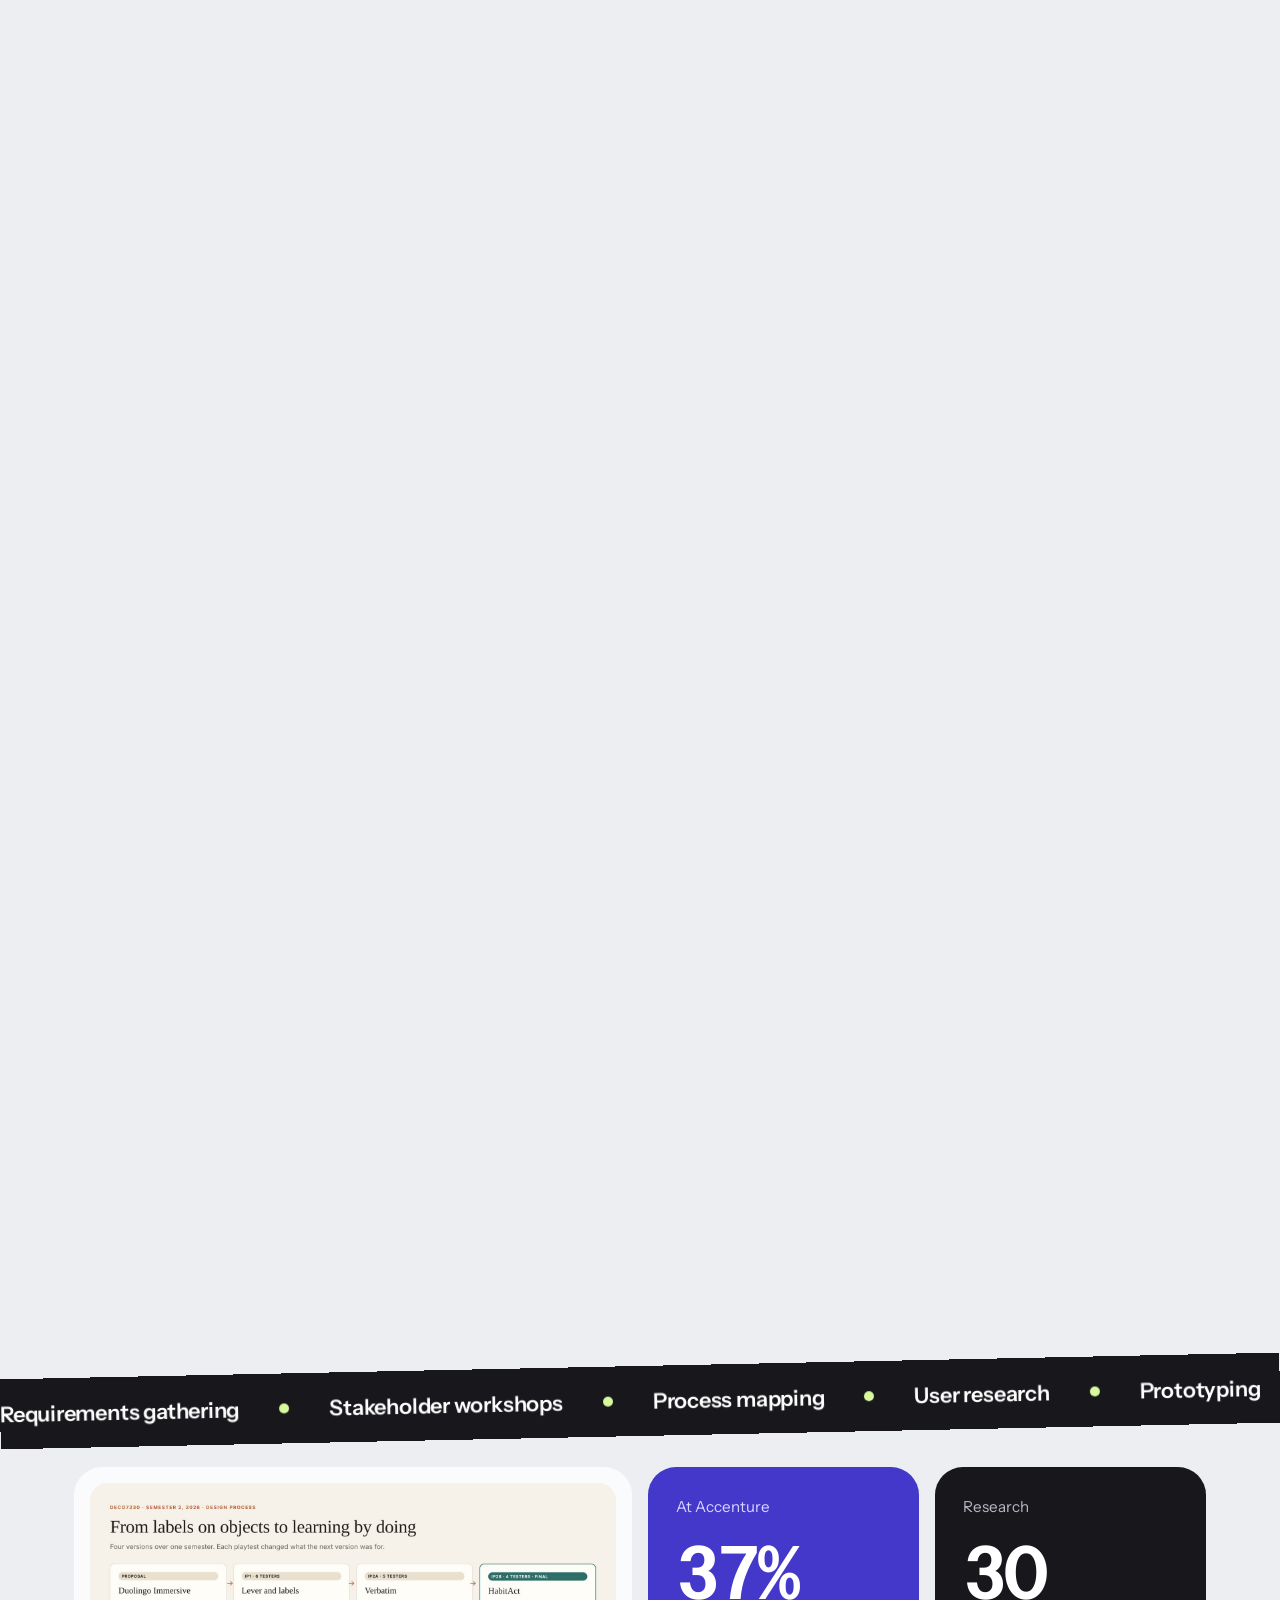
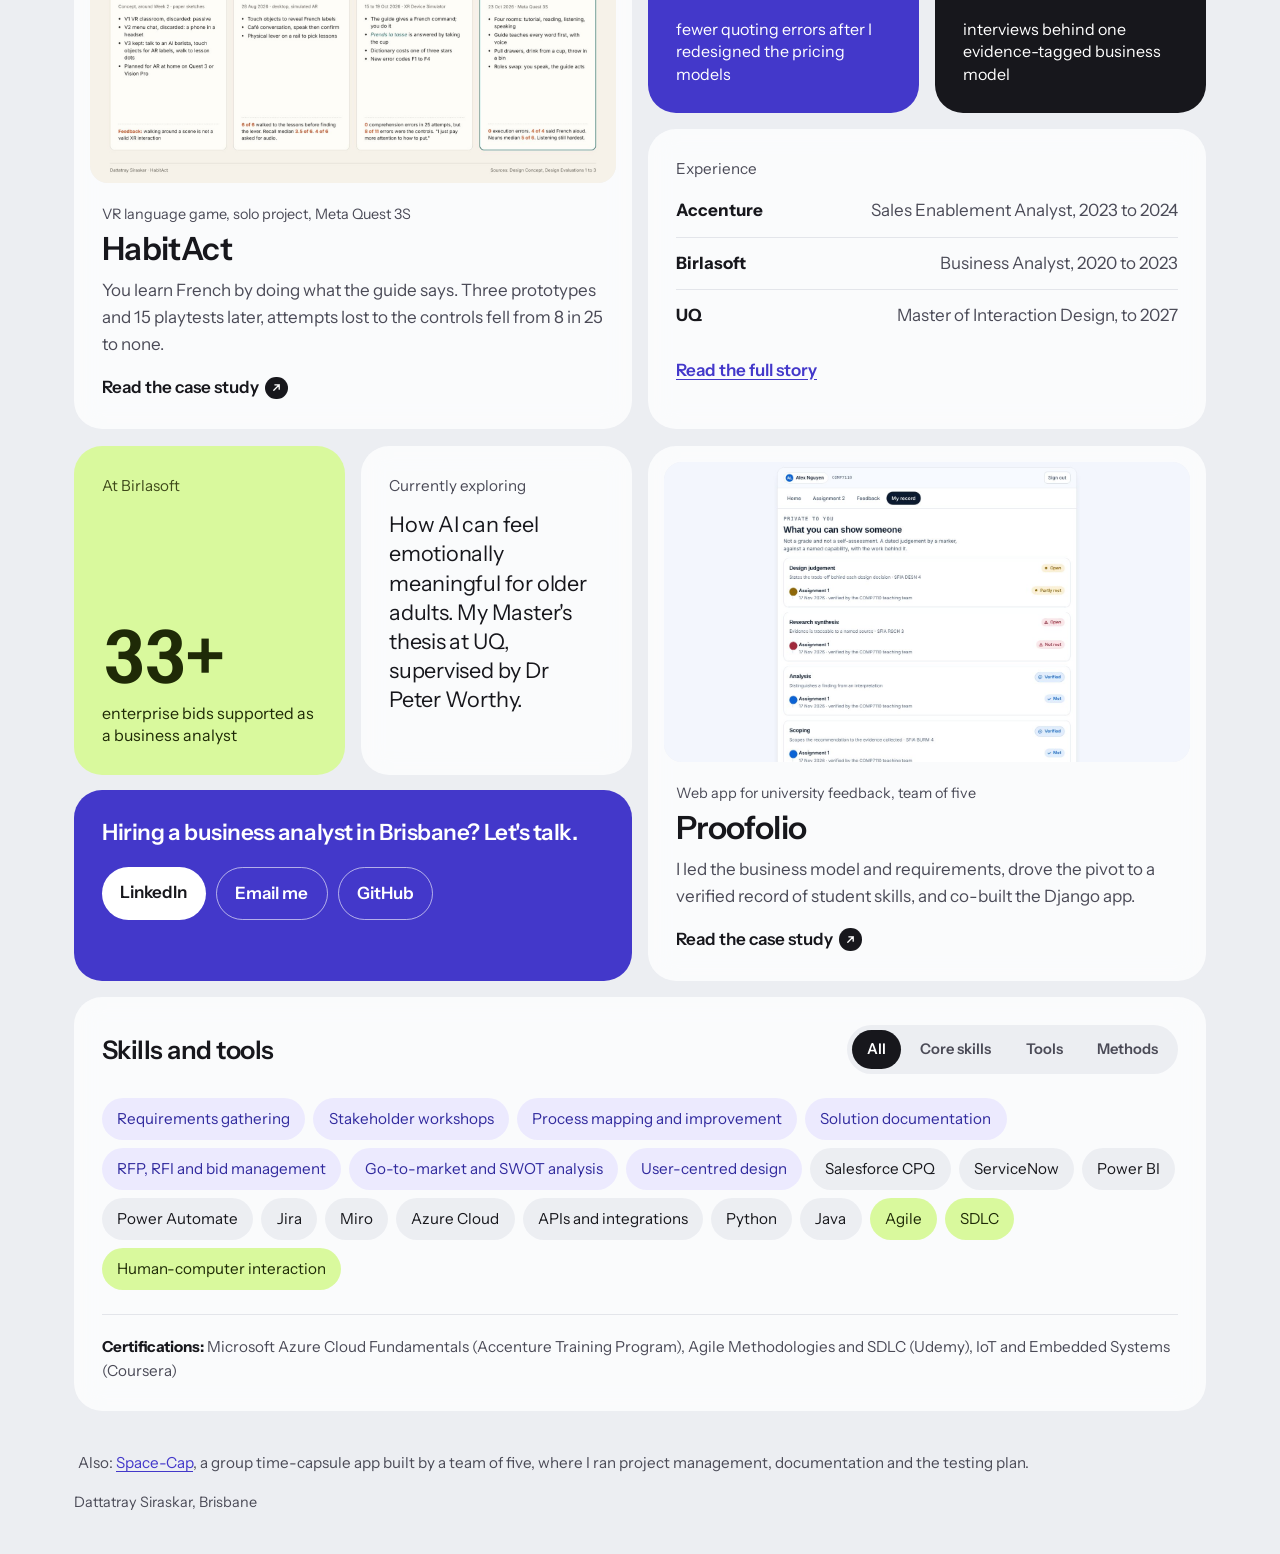
==== commit 85ea9f3e: "Readable label on decoding headline" ====
--- a/index.html
+++ b/index.html
@@ -29,7 +29,7 @@
 <main class="wrap">
 <section class="hero-zone" aria-label="Introduction">
     <p class="status"><i aria-hidden="true"></i>Open to BA, product and UX roles in Brisbane</p>
-    <h1 class="mega" data-decode>Turning <span class="fuzzy">ambiguity</span> into <span class="ink">actionable roadmaps.</span></h1>
+    <h1 class="mega" data-decode aria-label="Turning ambiguity into actionable roadmaps.">Turning <span class="fuzzy">ambiguity</span> into <span class="ink">actionable roadmaps.</span></h1>
     <p class="lede">I'm Dattatray, a business analyst with 3.5 years at Accenture and Birlasoft, now doing a Master of Interaction Design at The University of Queensland. I research with real people, prototype quickly and let the evidence decide.</p>
     <div class="cta-row">
       <a class="btn" href="#work">See my work</a>
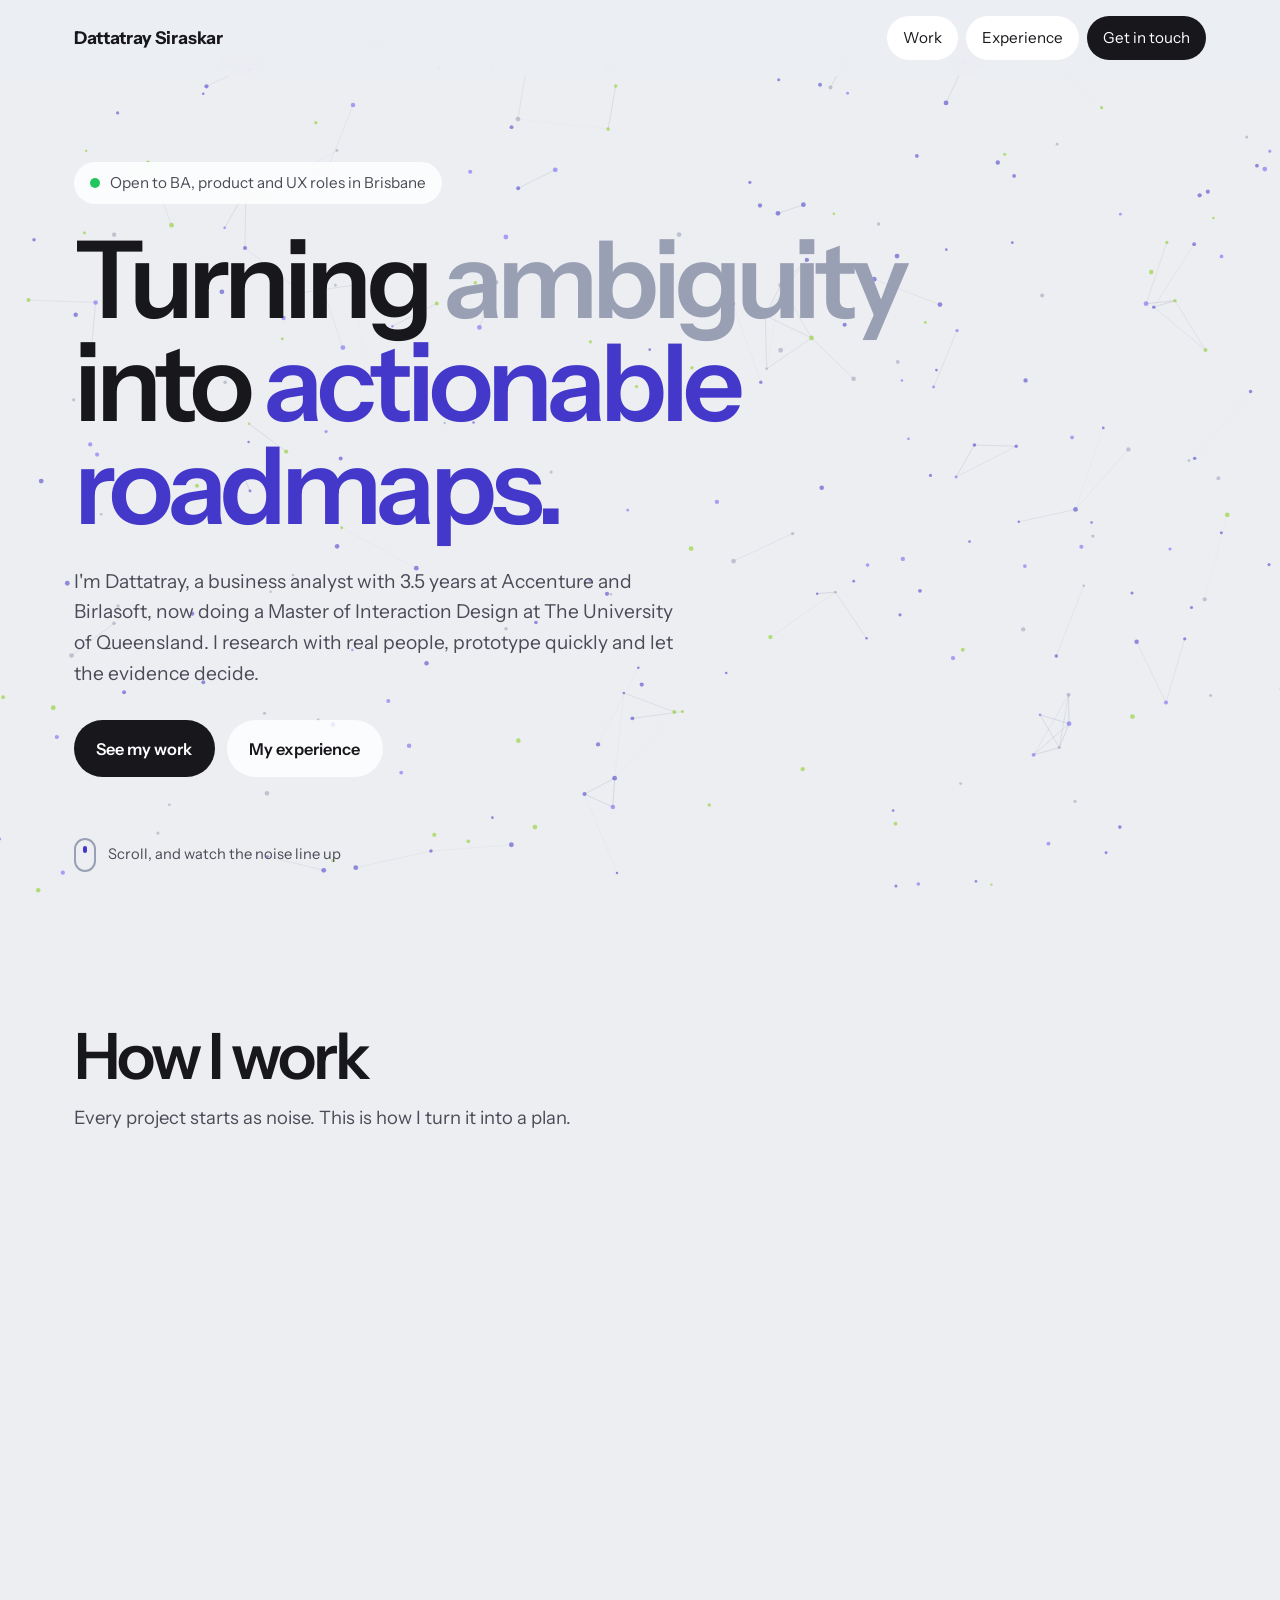
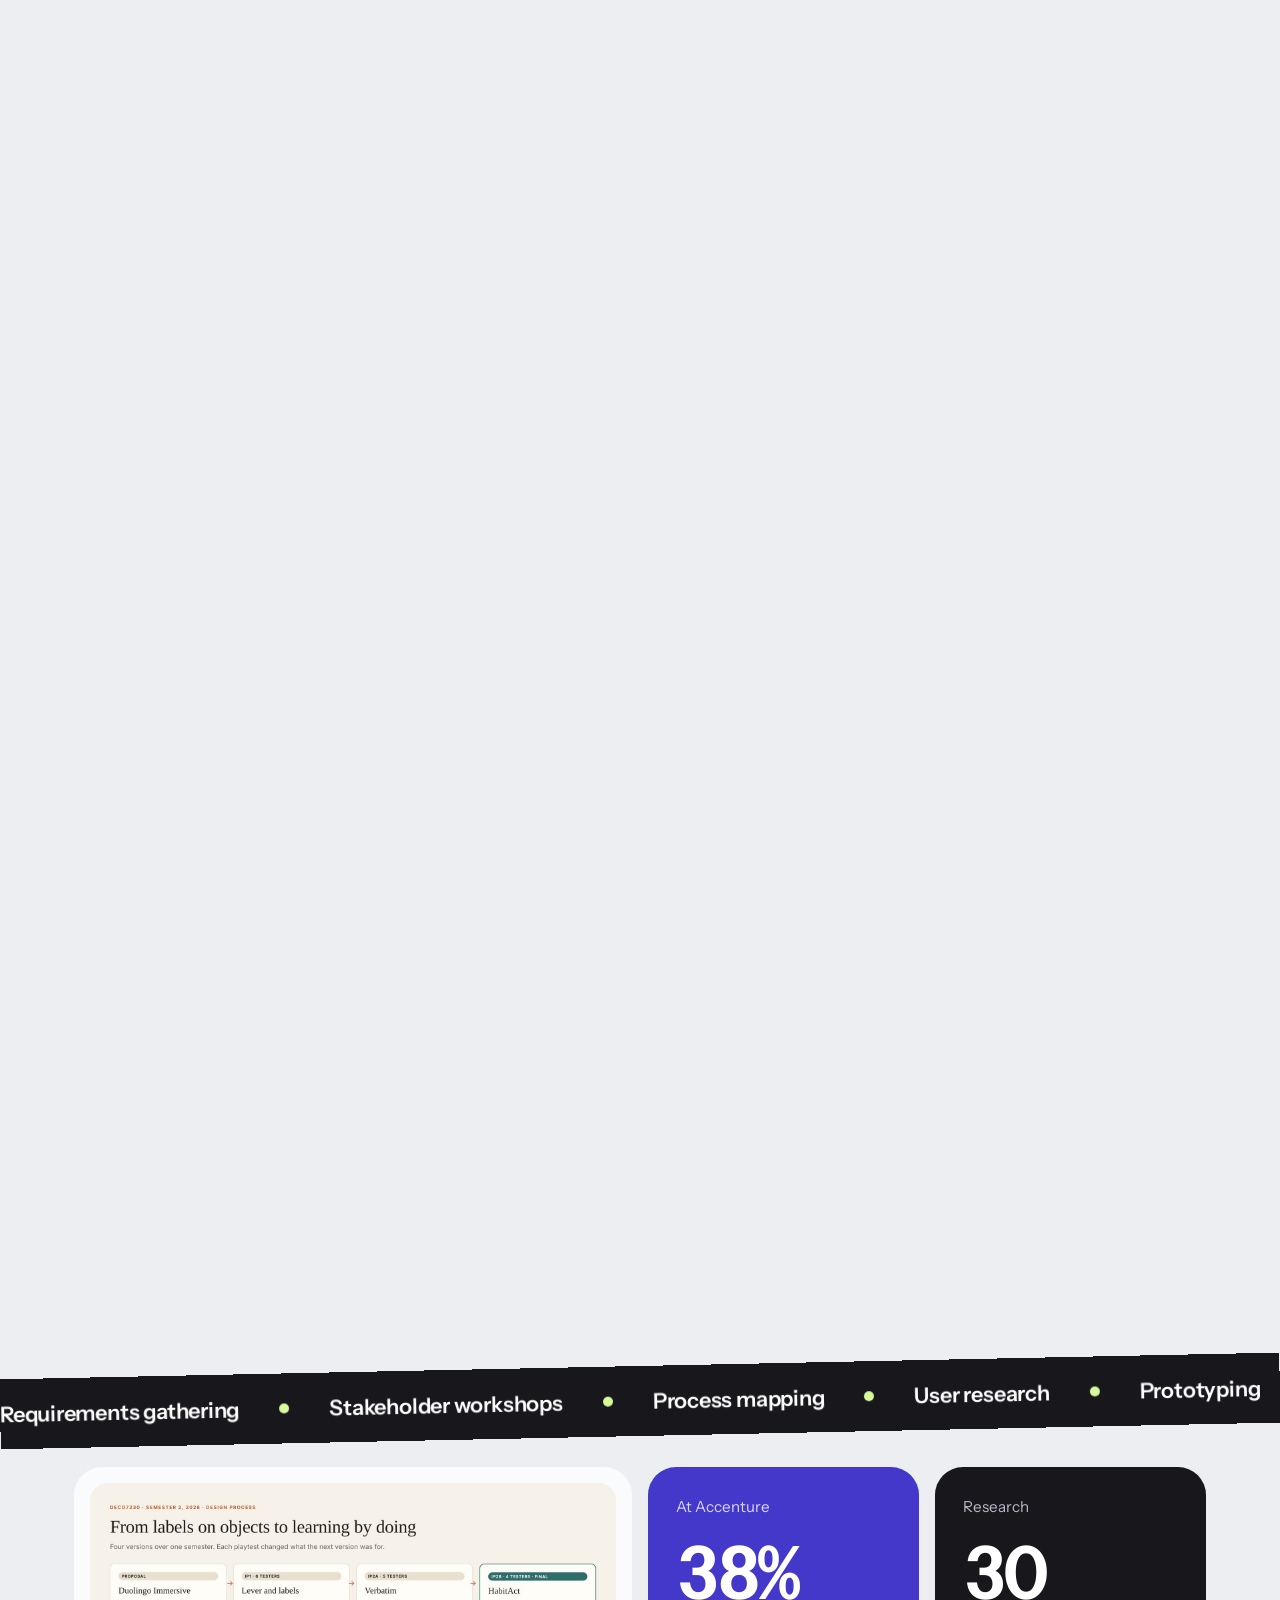
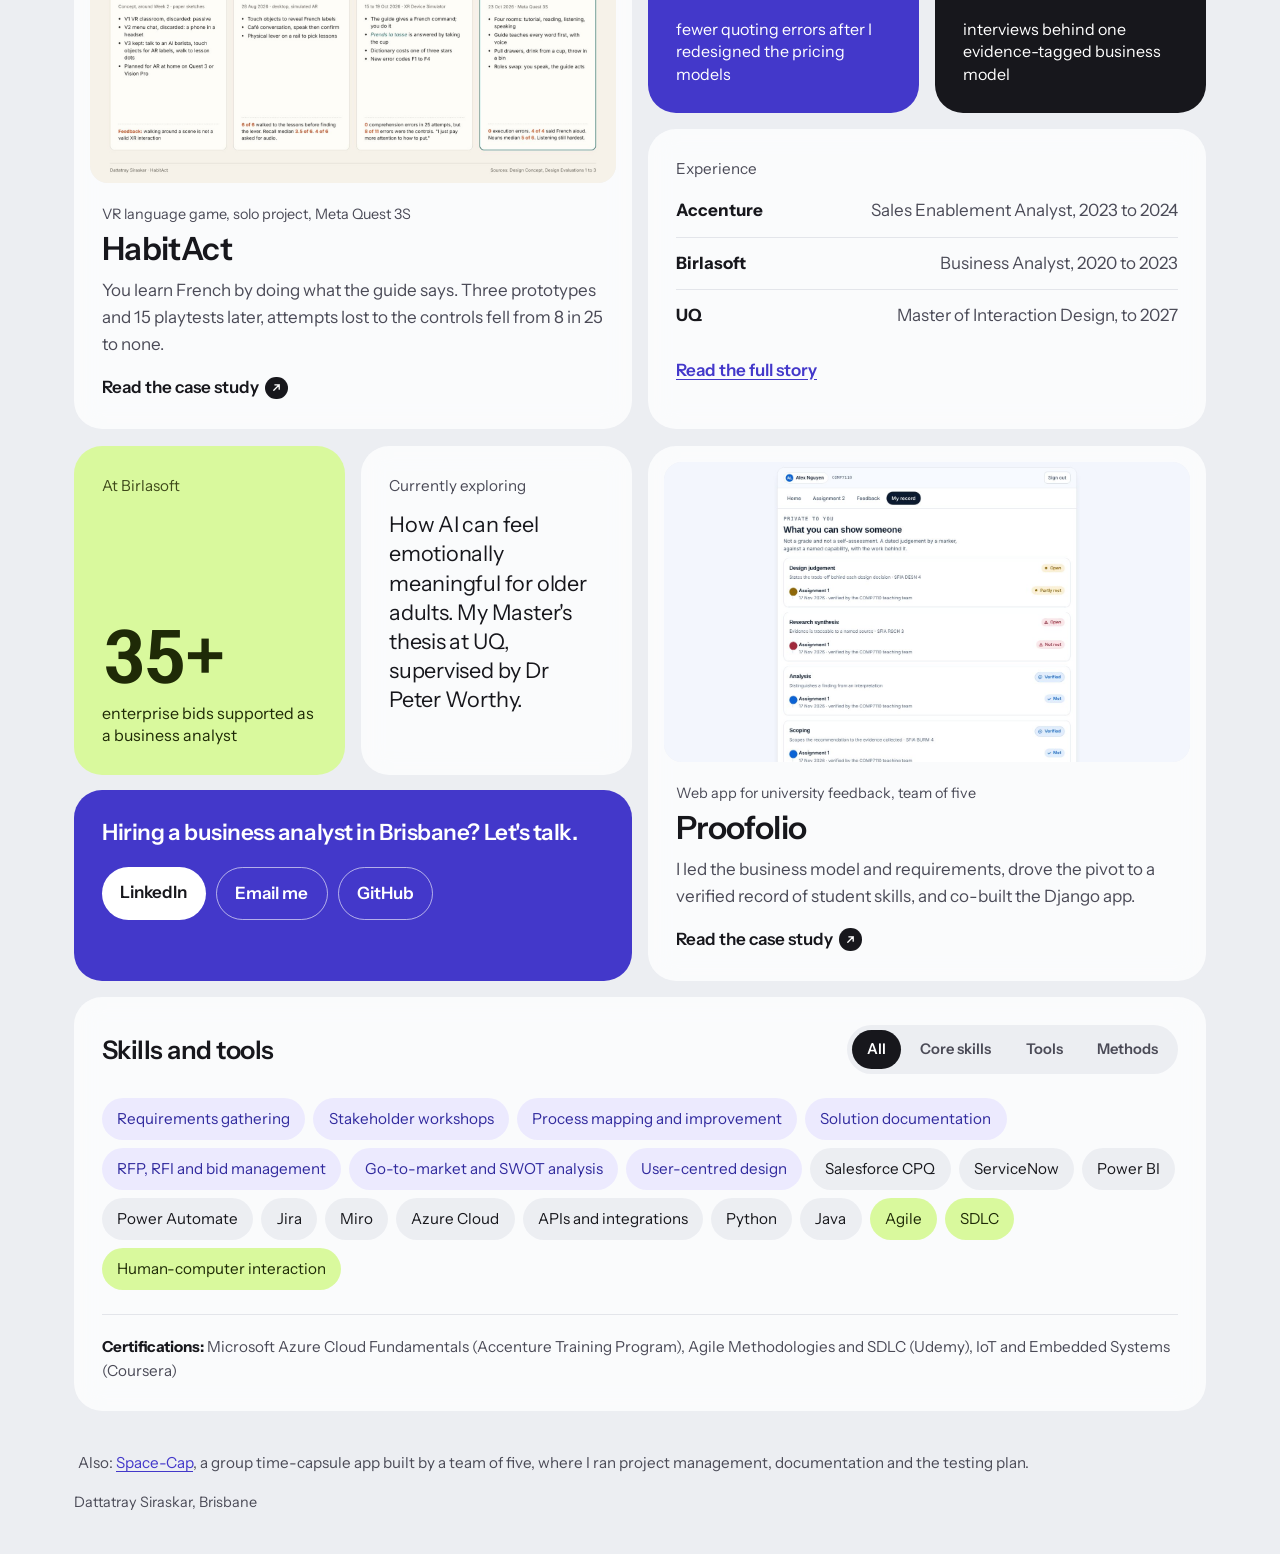
==== commit 4335ebe1: "Bring the scroll roadmap animation to phones with a vertical road Co-Authored-By: Claude Opus 5.5 <n" ====
--- a/index.html
+++ b/index.html
@@ -13,7 +13,7 @@
 <meta content="https://ds-021998.github.io/" property="og:url"/>
 <meta content="https://ds-021998.github.io/img/og-home.jpg" property="og:image"/>
 <meta content="summary_large_image" name="twitter:card"/>
-<link href="style.css?v=15" rel="stylesheet"/>
+<link href="style.css?v=16" rel="stylesheet"/>
 </head>
 <body>
 <header class="site-head">
@@ -162,7 +162,7 @@
 <footer class="site-foot">
 <div class="wrap"><span>Dattatray Siraskar, Brisbane</span></div>
 </footer>
-<script src="script.js?v=15"></script>
-<script src="fx.js?v=15"></script>
+<script src="script.js?v=16"></script>
+<script src="fx.js?v=16"></script>
 </body>
 </html>
--- a/style.css
+++ b/style.css
@@ -394,11 +394,12 @@
 .milestones li:last-child { background: var(--lime); color: var(--lime-ink); }
 .milestones li:last-child b { color: #3f4a1b; }
 @media (max-width: 900px) {
-  .road-stage { height: auto; }
-  .road-pin { position: static; height: auto; overflow: visible; padding-bottom: 2rem; }
-  .road-title { padding-top: 2rem; }
-  .milestones { display: grid; gap: .6rem; margin-top: 1.25rem; }
-  .milestones li { position: static; width: auto; text-align: left; opacity: 1 !important; transform: none !important; }
+  .road-stage { height: 260vh; }
+  .road-pin { height: 100vh; height: 100svh; }
+  .road-title { padding-top: calc(var(--hdr, 120px) + 3vh); font-size: 2.2rem; }
+  .road-sub { font-size: 1rem; }
+  .milestones li { text-align: left; font-size: .88rem; padding: .55rem .7rem; border-radius: 14px; }
+  .milestones li b { font-size: .75rem; margin-bottom: .1rem; }
 }
 @media (prefers-reduced-motion: reduce) {
   .road-stage { height: auto; }
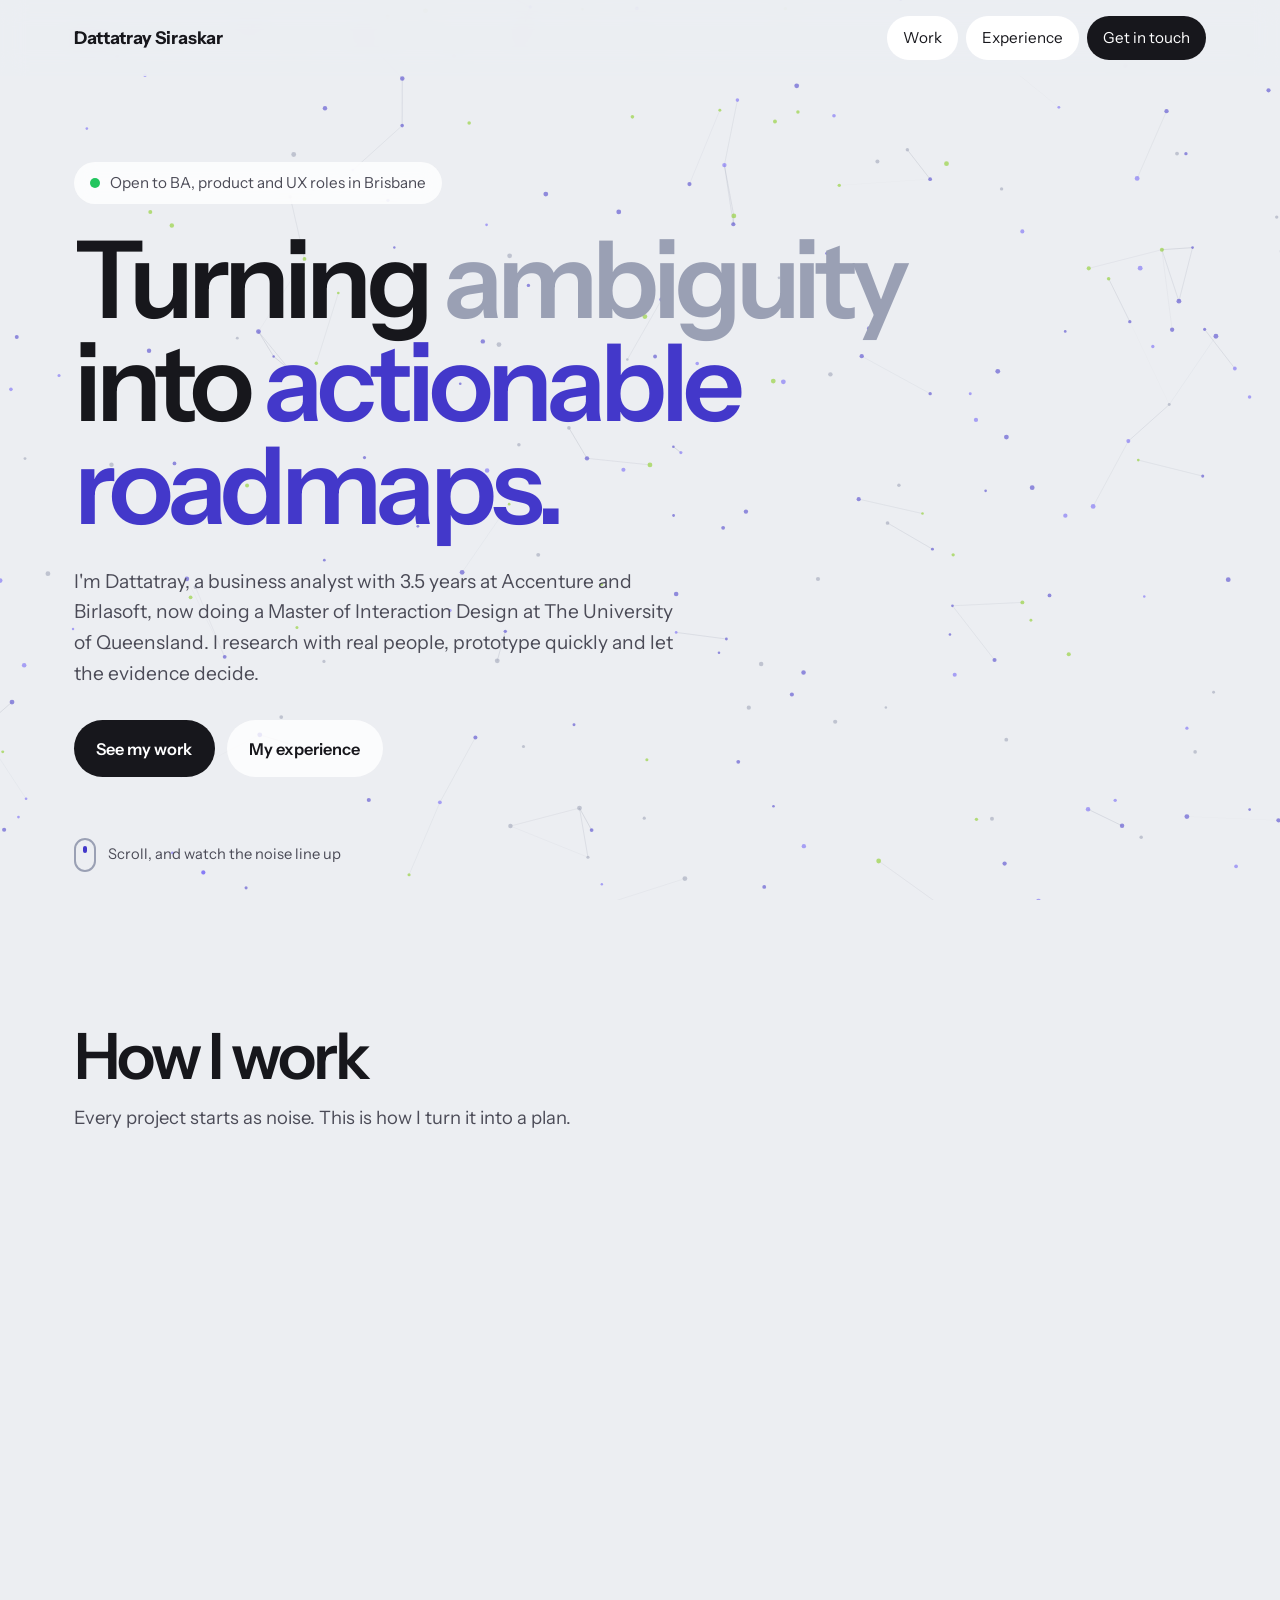
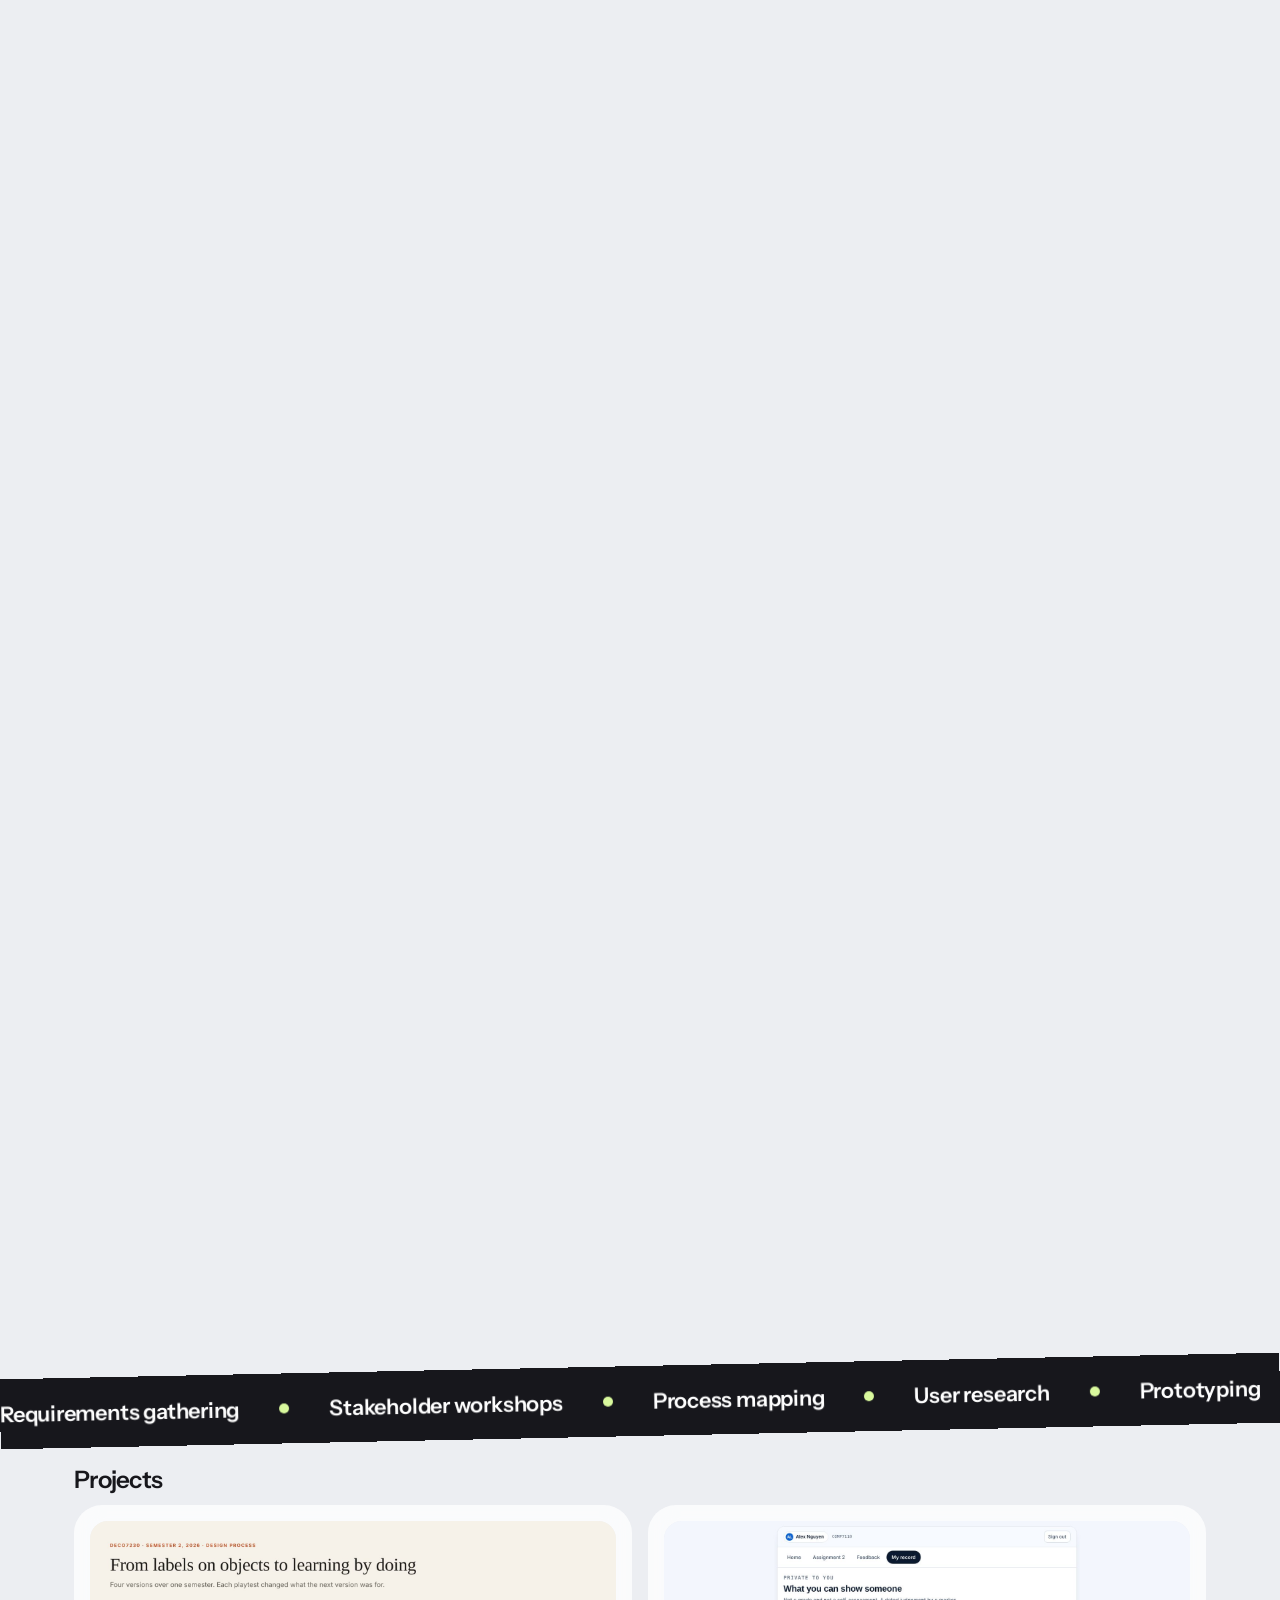
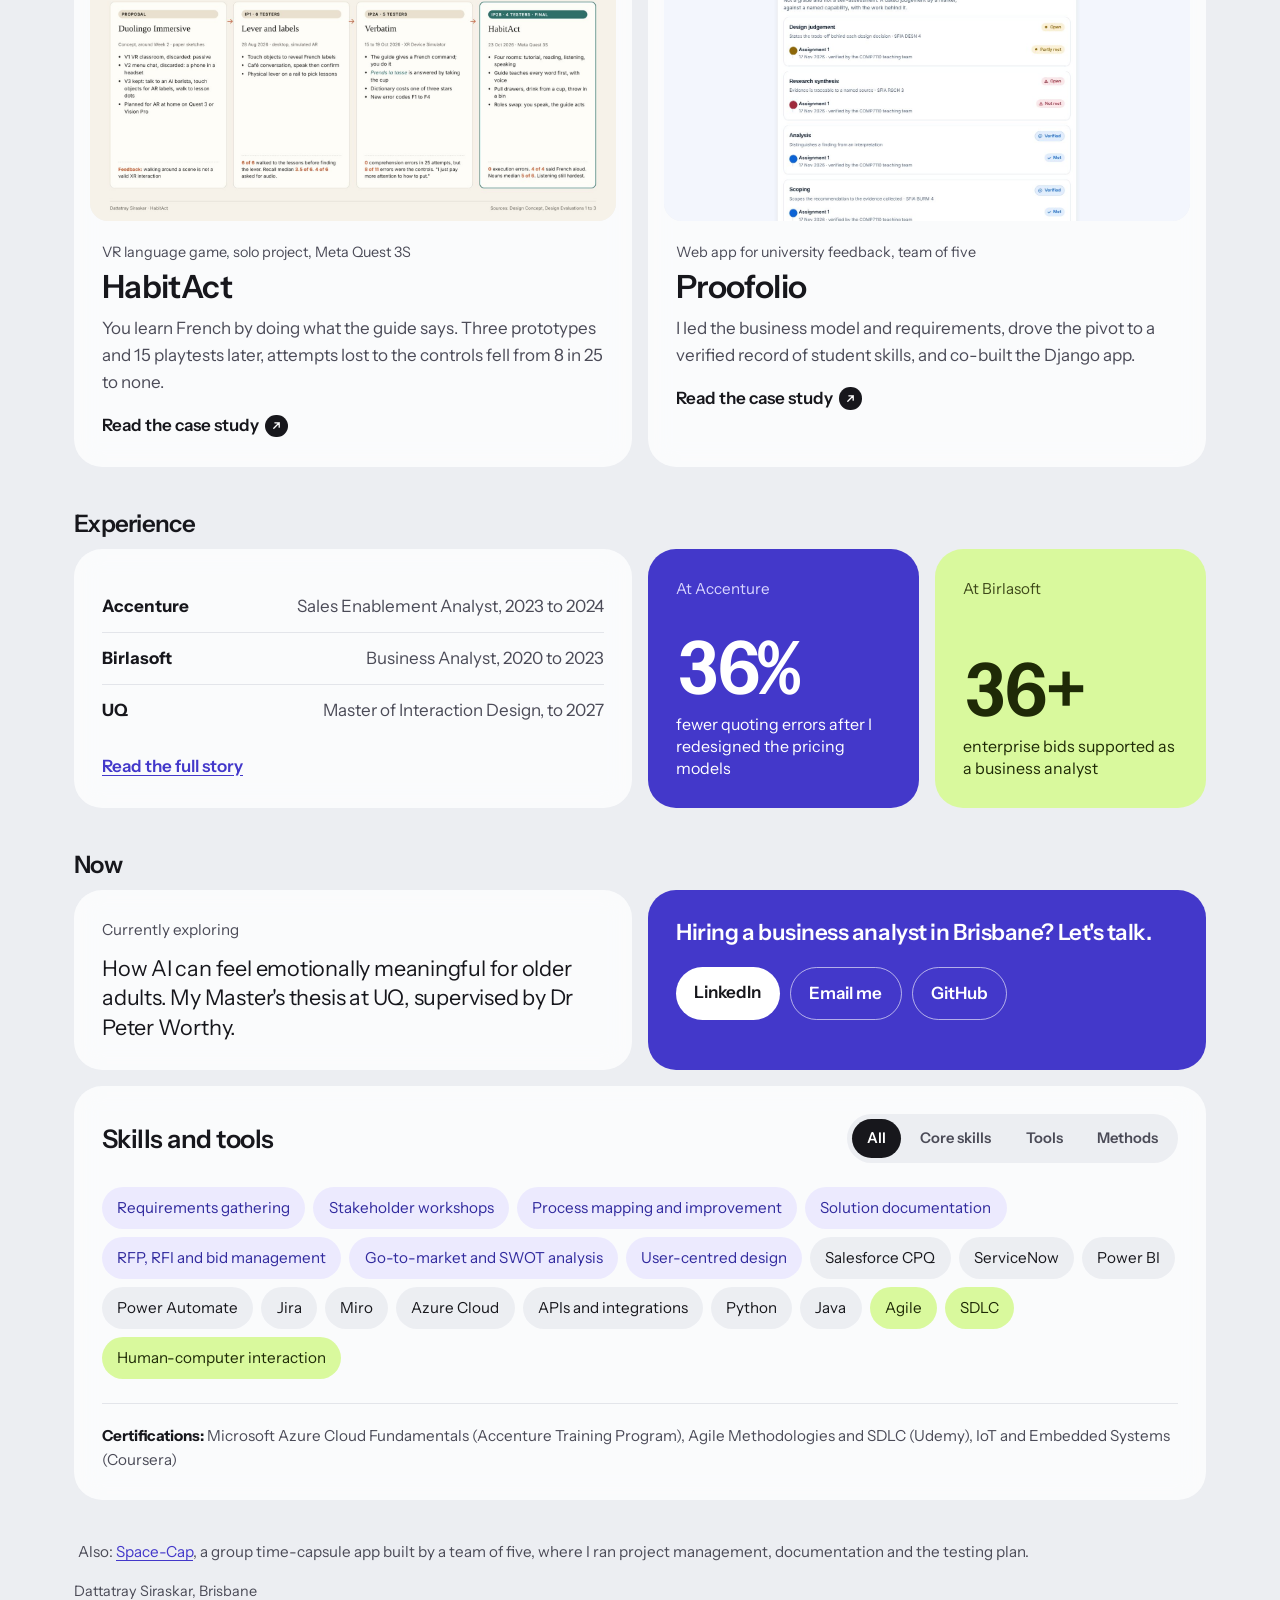
==== commit 3d7247c3: "Group home tiles into Projects, Experience and Now bands Co-Authored-By: Claude Opus 5.5 <noreply@an" ====
--- a/index.html
+++ b/index.html
@@ -13,7 +13,7 @@
 <meta content="https://ds-021998.github.io/" property="og:url"/>
 <meta content="https://ds-021998.github.io/img/og-home.jpg" property="og:image"/>
 <meta content="summary_large_image" name="twitter:card"/>
-<link href="style.css?v=16" rel="stylesheet"/>
+<link href="style.css?v=17" rel="stylesheet"/>
 </head>
 <body>
 <header class="site-head">
@@ -27,51 +27,38 @@
 </div>
 </header>
 <main class="wrap">
-<section class="hero-zone" aria-label="Introduction">
-    <p class="status"><i aria-hidden="true"></i>Open to BA, product and UX roles in Brisbane</p>
-    <h1 class="mega" data-decode aria-label="Turning ambiguity into actionable roadmaps.">Turning <span class="fuzzy">ambiguity</span> into <span class="ink">actionable roadmaps.</span></h1>
-    <p class="lede">I'm Dattatray, a business analyst with 3.5 years at Accenture and Birlasoft, now doing a Master of Interaction Design at The University of Queensland. I research with real people, prototype quickly and let the evidence decide.</p>
-    <div class="cta-row">
-      <a class="btn" href="#work">See my work</a>
-      <a class="btn ghost-btn" href="experience.html">My experience</a>
-    </div>
-    <p class="scroll-hint" aria-hidden="true"><span></span>Scroll, and watch the noise line up</p>
-  </section>
-
-  <section class="road-stage" aria-labelledby="how-h">
-    <div class="road-pin">
-      <h2 id="how-h" class="road-title">How I work</h2>
-      <p class="road-sub">Every project starts as noise. This is how I turn it into a plan.</p>
-      <ol class="milestones">
-        <li><b>01</b>Listen to the people involved</li>
-        <li><b>02</b>Map how things work today</li>
-        <li><b>03</b>Test ideas with real users</li>
-        <li><b>04</b>Decide on evidence</li>
-        <li><b>05</b>Deliver the roadmap</li>
-      </ol>
-    </div>
-  </section>
-
-  <div class="marquee" aria-label="Skills">
-    <div class="track">
-      <span>Requirements gathering</span><span>Stakeholder workshops</span><span>Process mapping</span><span>User research</span><span>Prototyping</span><span>Usability testing</span><span>Salesforce CPQ</span><span>Power BI</span><span>Jira</span><span>Miro</span>
-      <span aria-hidden="true">Requirements gathering</span><span aria-hidden="true">Stakeholder workshops</span><span aria-hidden="true">Process mapping</span><span aria-hidden="true">User research</span><span aria-hidden="true">Prototyping</span><span aria-hidden="true">Usability testing</span><span aria-hidden="true">Salesforce CPQ</span><span aria-hidden="true">Power BI</span><span aria-hidden="true">Jira</span><span aria-hidden="true">Miro</span>
-    </div>
-  </div>
-
-  <div class="bento">
-
-
-
-
-
-
-
-
-
-
-
-    <a class="tile span2 tall project" href="habitact.html" id="work">
+<section aria-label="Introduction" class="hero-zone">
+<p class="status"><i aria-hidden="true"></i>Open to BA, product and UX roles in Brisbane</p>
+<h1 aria-label="Turning ambiguity into actionable roadmaps." class="mega" data-decode="">Turning <span class="fuzzy">ambiguity</span> into <span class="ink">actionable roadmaps.</span></h1>
+<p class="lede">I'm Dattatray, a business analyst with 3.5 years at Accenture and Birlasoft, now doing a Master of Interaction Design at The University of Queensland. I research with real people, prototype quickly and let the evidence decide.</p>
+<div class="cta-row">
+<a class="btn" href="#work">See my work</a>
+<a class="btn ghost-btn" href="experience.html">My experience</a>
+</div>
+<p aria-hidden="true" class="scroll-hint"><span></span>Scroll, and watch the noise line up</p>
+</section>
+<section aria-labelledby="how-h" class="road-stage">
+<div class="road-pin">
+<h2 class="road-title" id="how-h">How I work</h2>
+<p class="road-sub">Every project starts as noise. This is how I turn it into a plan.</p>
+<ol class="milestones">
+<li><b>01</b>Listen to the people involved</li>
+<li><b>02</b>Map how things work today</li>
+<li><b>03</b>Test ideas with real users</li>
+<li><b>04</b>Decide on evidence</li>
+<li><b>05</b>Deliver the roadmap</li>
+</ol>
+</div>
+</section>
+<div aria-label="Skills" class="marquee">
+<div class="track">
+<span>Requirements gathering</span><span>Stakeholder workshops</span><span>Process mapping</span><span>User research</span><span>Prototyping</span><span>Usability testing</span><span>Salesforce CPQ</span><span>Power BI</span><span>Jira</span><span>Miro</span>
+<span aria-hidden="true">Requirements gathering</span><span aria-hidden="true">Stakeholder workshops</span><span aria-hidden="true">Process mapping</span><span aria-hidden="true">User research</span><span aria-hidden="true">Prototyping</span><span aria-hidden="true">Usability testing</span><span aria-hidden="true">Salesforce CPQ</span><span aria-hidden="true">Power BI</span><span aria-hidden="true">Jira</span><span aria-hidden="true">Miro</span>
+</div>
+</div>
+<div class="bento">
+<h2 class="band" id="work">Projects</h2>
+<a class="tile span2 project" href="habitact.html">
 <div class="shot"><img alt="HabitAct design process across four versions" height="900" src="img/01-concept-evolution.jpg" width="1600"/></div>
 <div class="text">
 <p class="kind">VR language game, solo project, Meta Quest 3S</p>
@@ -80,32 +67,7 @@
 <span class="go">Read the case study</span>
 </div>
 </a>
-    <section class="tile indigo stat">
-<p class="label">At Accenture</p>
-<div><p class="big"><span data-count="40">40</span>%</p><p class="what">fewer quoting errors after I redesigned the pricing models</p></div>
-</section>
-    <section class="tile dark stat">
-<p class="label">Research</p>
-<div><p class="big"><span data-count="32">32</span></p><p class="what">interviews behind one evidence-tagged business model</p></div>
-</section>
-    <section class="tile span2">
-<p class="label">Experience</p>
-<div class="rows">
-<div><span><b>Accenture</b></span><span>Sales Enablement Analyst, 2023 to 2024</span></div>
-<div><span><b>Birlasoft</b></span><span>Business Analyst, 2020 to 2023</span></div>
-<div><span><b>UQ</b></span><span>Master of Interaction Design, to 2027</span></div>
-</div>
-<a class="more" href="experience.html">Read the full story</a>
-</section>
-    <section class="tile lime stat">
-<p class="label">At Birlasoft</p>
-<div><p class="big"><span data-count="40">40</span>+</p><p class="what">enterprise bids supported as a business analyst</p></div>
-</section>
-    <section class="tile exploring">
-<p class="label">Currently exploring</p>
-<p class="big-text">How AI can feel emotionally meaningful for older adults. My Master's thesis at UQ, supervised by Dr Peter Worthy.</p>
-</section>
-    <a class="tile span2 tall project" href="proofolio.html">
+<a class="tile span2 project" href="proofolio.html">
 <div class="shot"><img alt="Proofolio capability record screen" height="900" src="img/12-mvp-capability-record.jpg" width="1440"/></div>
 <div class="text">
 <p class="kind">Web app for university feedback, team of five</p>
@@ -114,7 +76,30 @@
 <span class="go">Read the case study</span>
 </div>
 </a>
-    <section class="tile span2 indigo contact" id="contact">
+<h2 class="band" id="experience-h">Experience</h2>
+<section class="tile span2">
+
+<div class="rows">
+<div><span><b>Accenture</b></span><span>Sales Enablement Analyst, 2023 to 2024</span></div>
+<div><span><b>Birlasoft</b></span><span>Business Analyst, 2020 to 2023</span></div>
+<div><span><b>UQ</b></span><span>Master of Interaction Design, to 2027</span></div>
+</div>
+<a class="more" href="experience.html">Read the full story</a>
+</section>
+<section class="tile indigo stat">
+<p class="label">At Accenture</p>
+<div><p class="big"><span data-count="40">40</span>%</p><p class="what">fewer quoting errors after I redesigned the pricing models</p></div>
+</section>
+<section class="tile lime stat">
+<p class="label">At Birlasoft</p>
+<div><p class="big"><span data-count="40">40</span>+</p><p class="what">enterprise bids supported as a business analyst</p></div>
+</section>
+<h2 class="band" id="now-h">Now</h2>
+<section class="tile exploring span2">
+<p class="label">Currently exploring</p>
+<p class="big-text">How AI can feel emotionally meaningful for older adults. My Master's thesis at UQ, supervised by Dr Peter Worthy.</p>
+</section>
+<section class="tile span2 indigo contact" id="contact">
 <h2>Hiring a business analyst in Brisbane? Let's talk.</h2>
 <div class="pill-row">
 <a class="pill" href="https://www.linkedin.com/in/dattatray-s-410359129">LinkedIn</a>
@@ -122,7 +107,7 @@
 <a class="pill ghost" href="https://github.com/Ds-021998">GitHub</a>
 </div>
 </section>
-    <section aria-labelledby="skills-h" class="tile span4 skills" id="skills">
+<section aria-labelledby="skills-h" class="tile span4 skills" id="skills">
 <div class="skills-head">
 <h2 id="skills-h">Skills and tools</h2>
 <div aria-label="Show skills by area" class="filters" role="group">
@@ -156,13 +141,13 @@
 </ul>
 <p class="certs"><b>Certifications:</b> Microsoft Azure Cloud Fundamentals (Accenture Training Program), Agile Methodologies and SDLC (Udemy), IoT and Embedded Systems (Coursera)</p>
 </section>
-  </div>
+</div>
 <p class="small-print">Also: <a href="https://github.com/batinion/DECO_3500">Space-Cap</a>, a group time-capsule app built by a team of five, where I ran project management, documentation and the testing plan.</p>
 </main>
 <footer class="site-foot">
 <div class="wrap"><span>Dattatray Siraskar, Brisbane</span></div>
 </footer>
-<script src="script.js?v=16"></script>
-<script src="fx.js?v=16"></script>
+<script src="script.js?v=17"></script>
+<script src="fx.js?v=17"></script>
 </body>
 </html>
--- a/style.css
+++ b/style.css
@@ -408,3 +408,8 @@
   .milestones li { position: static; width: auto; text-align: left; opacity: 1 !important; transform: none !important; }
 }
 @media (max-width: 1200px) and (min-width: 901px) { .milestones li { width: 9.25rem; font-size: .9rem; padding: .6rem .7rem; } }
+
+/* Home grid bands: projects, experience, now */
+.bento > .band { grid-column: 1 / -1; margin: 1.75rem 0 -0.25rem; font-size: 1.5rem; letter-spacing: -0.03em; }
+.bento > .band:first-child { margin-top: 0; }
+.bento .tile.exploring.span2 p { max-width: 30rem; }
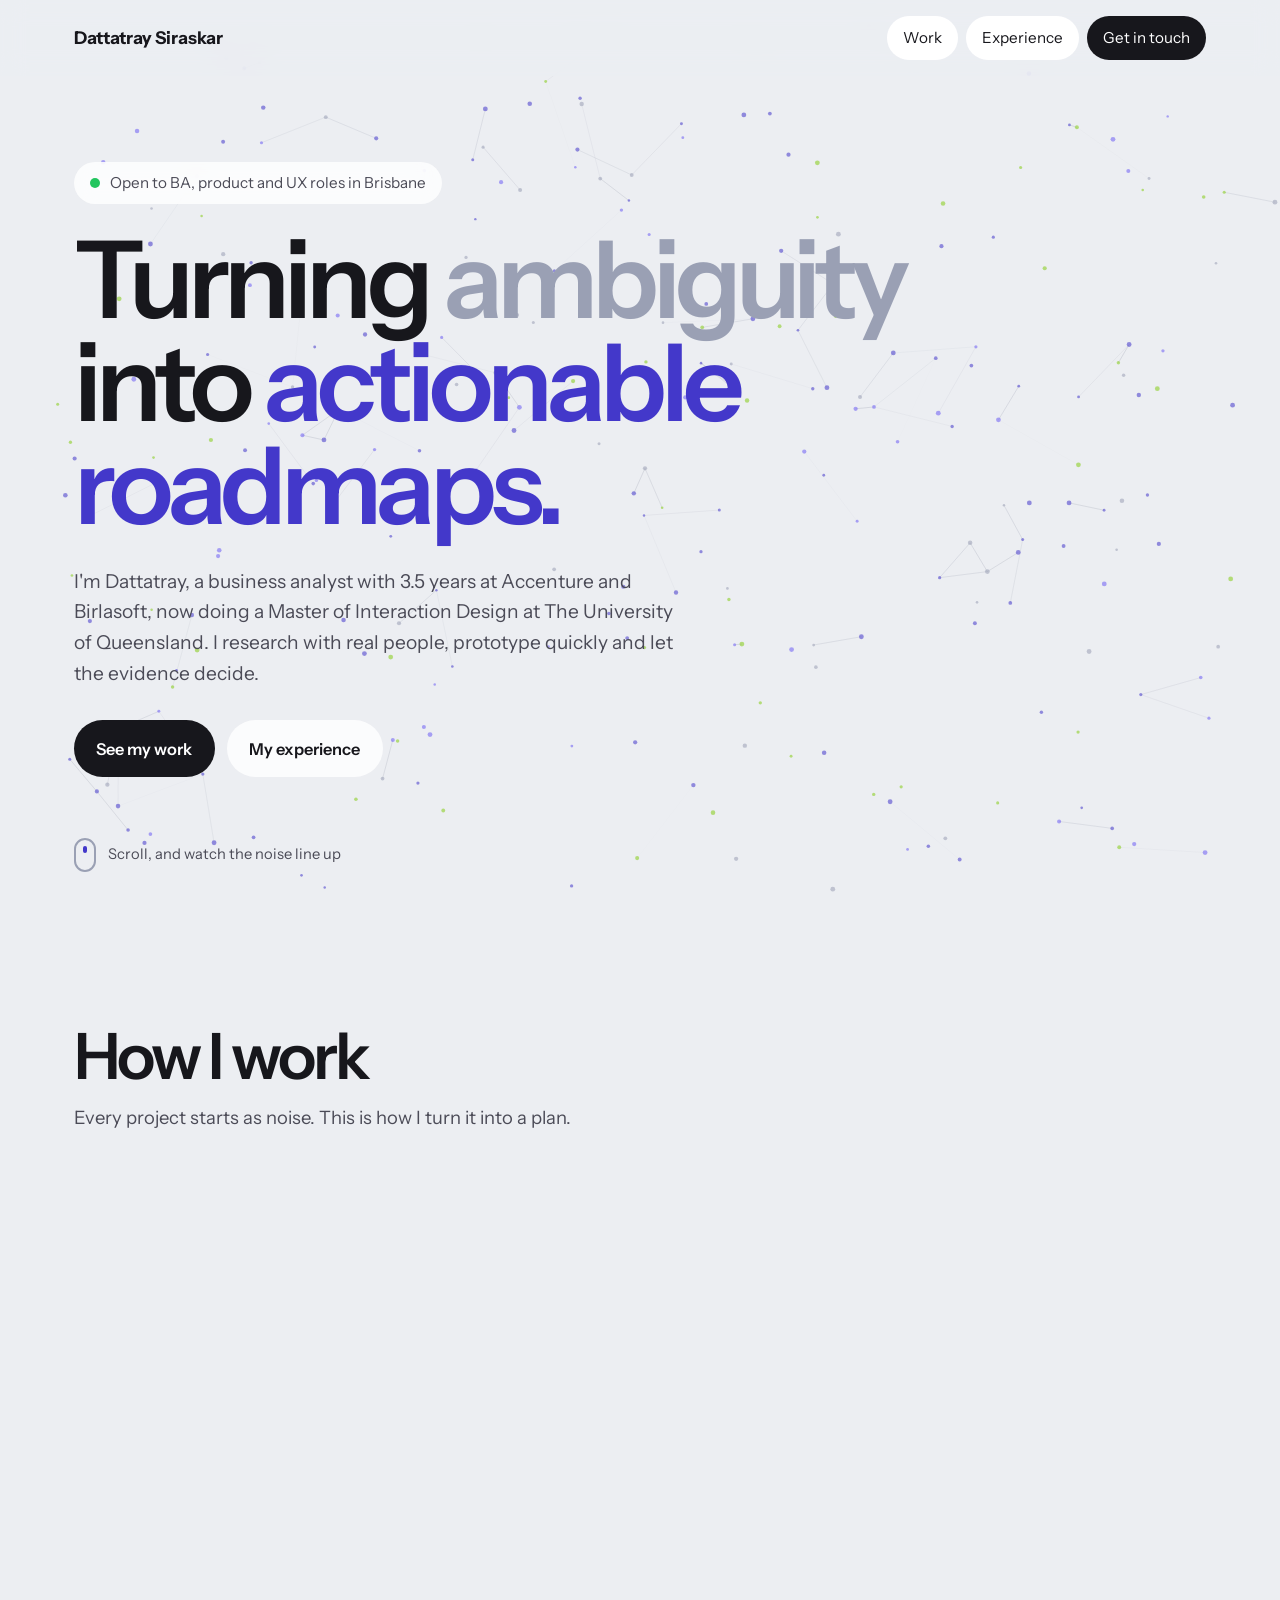
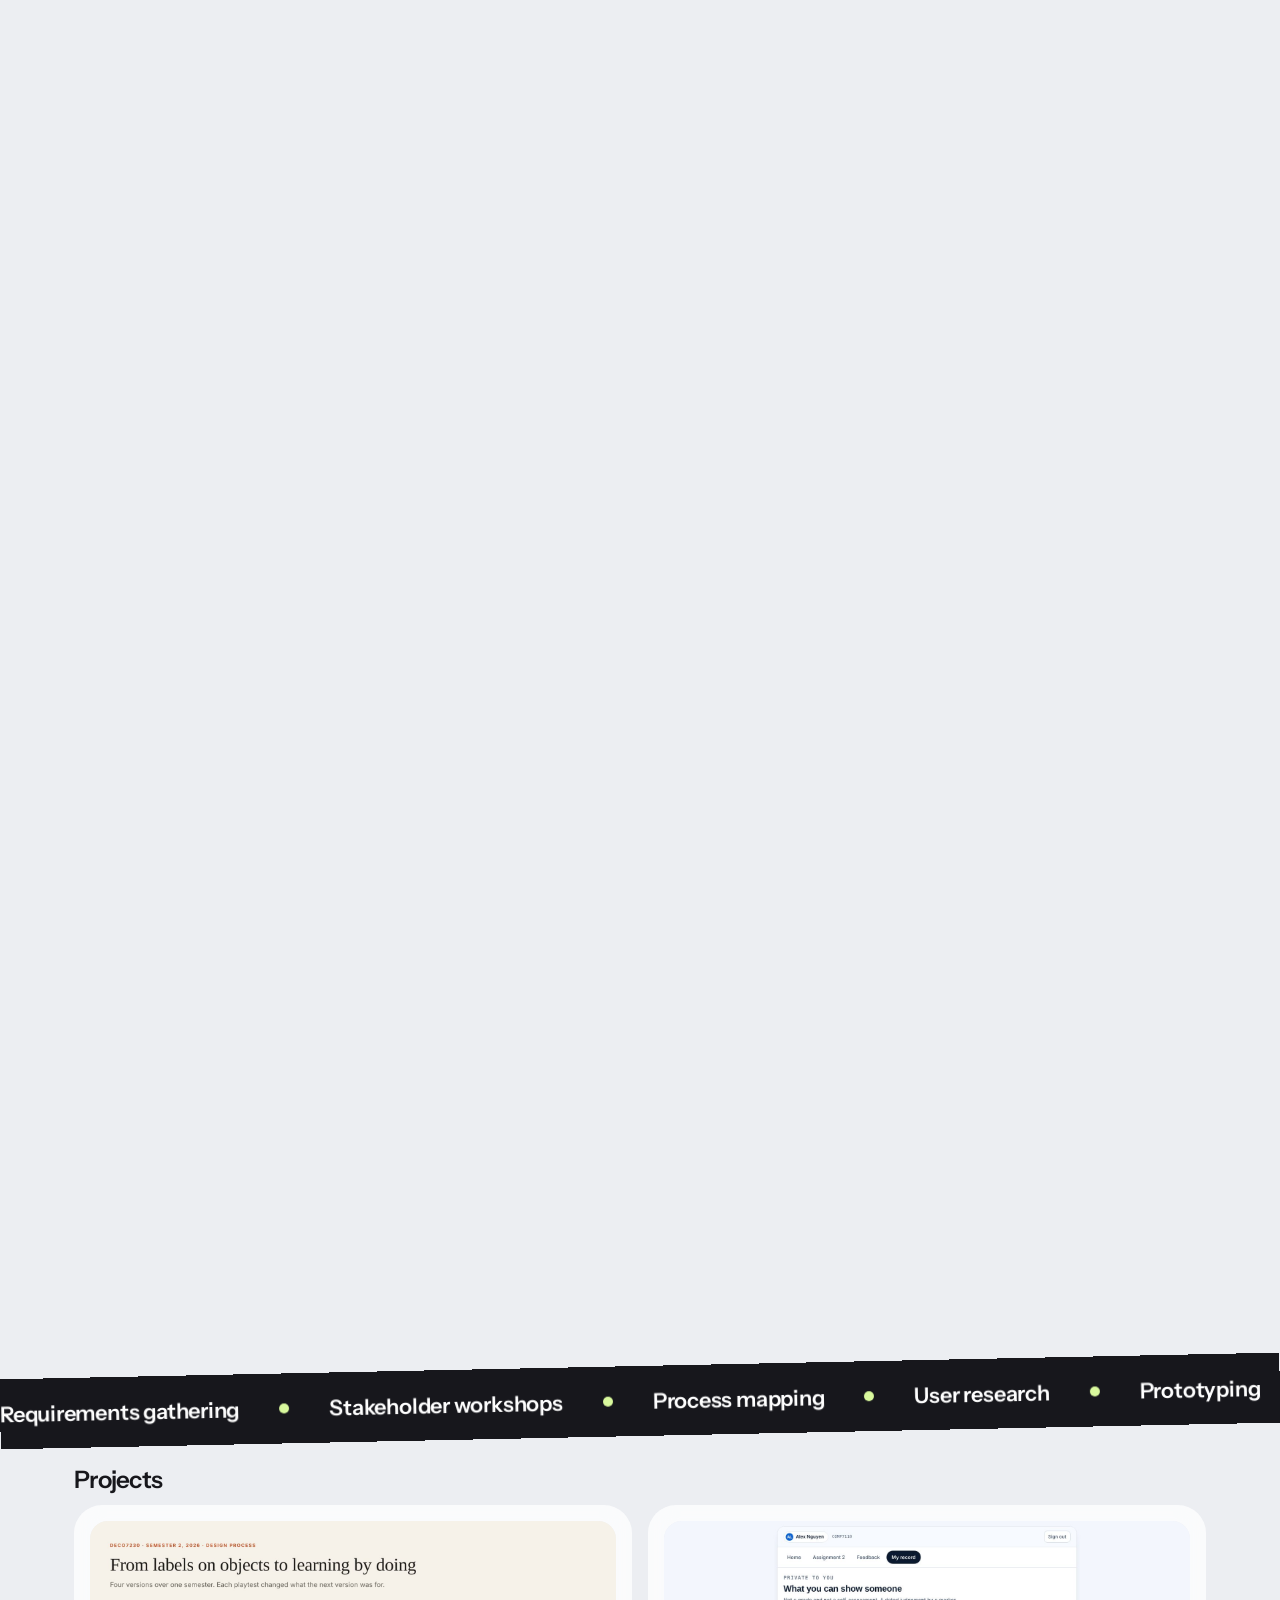
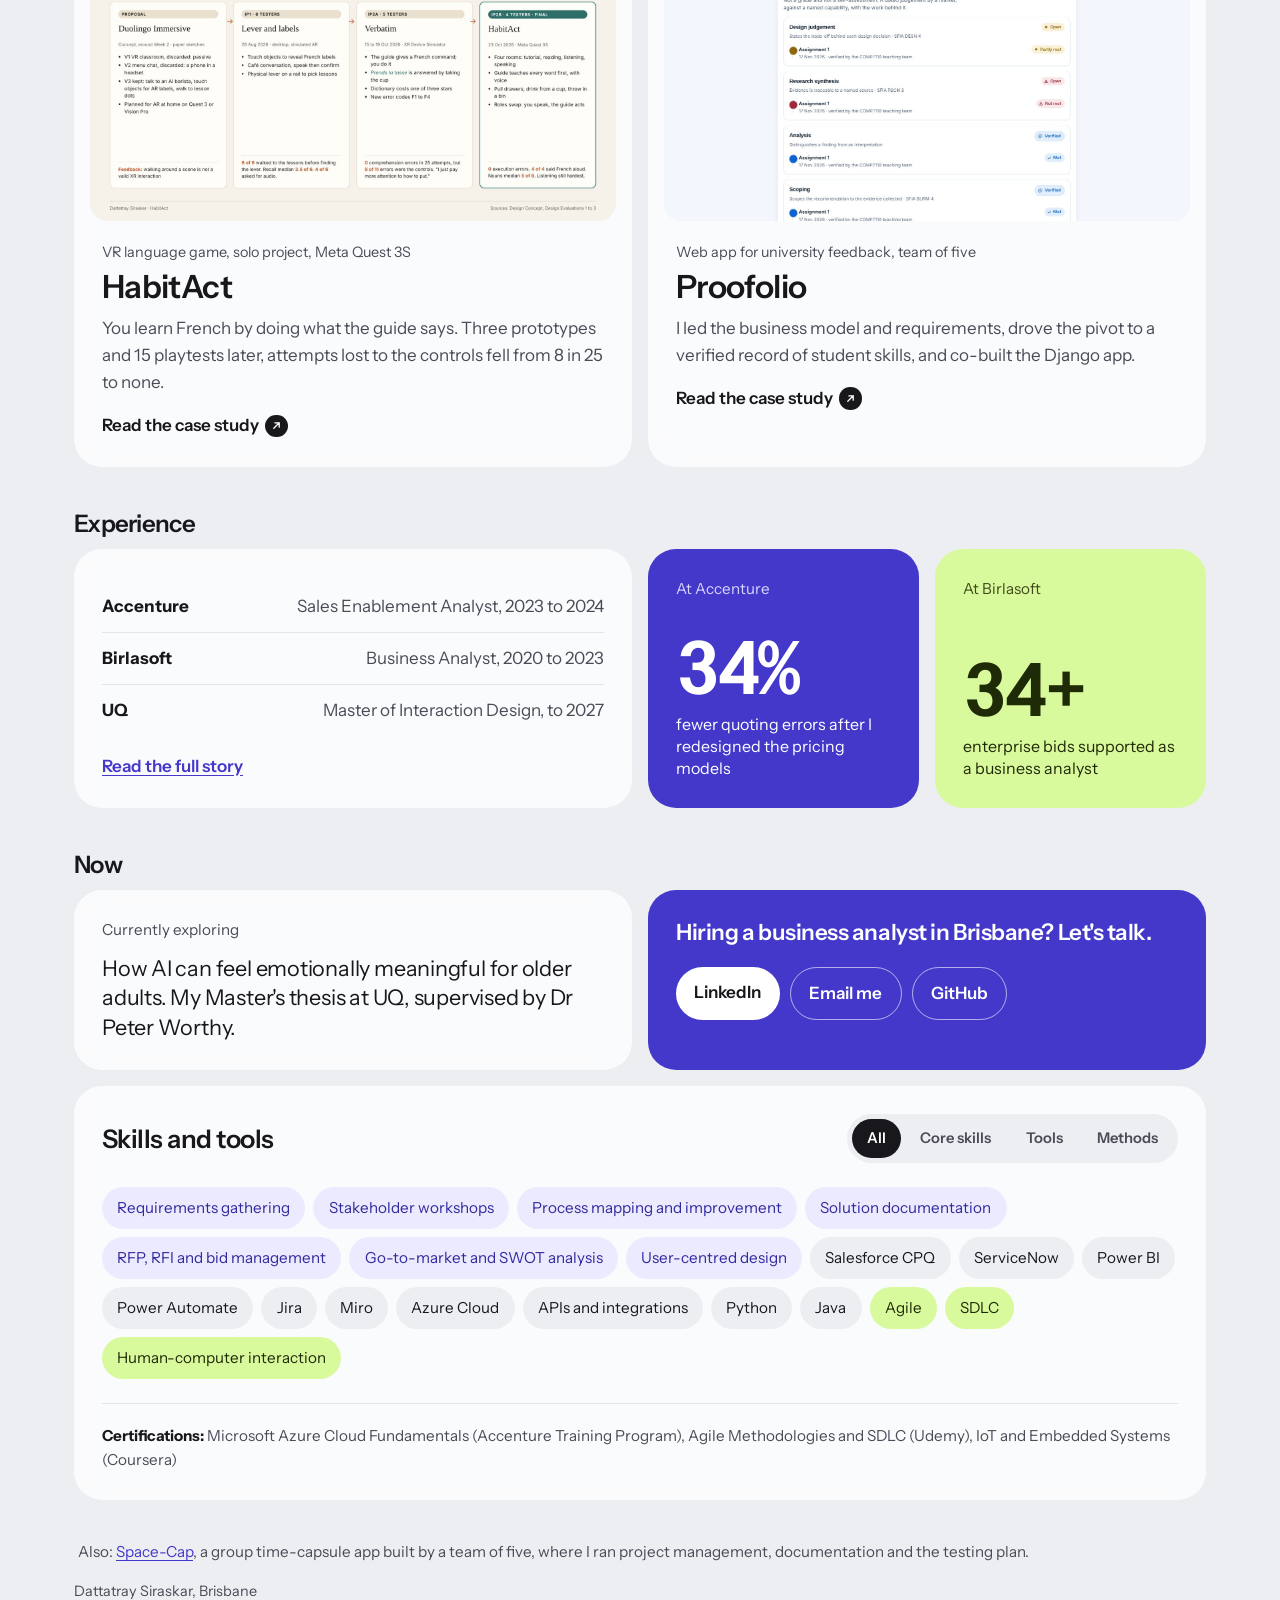
==== commit c60ced74: "Stop sideways drag on phones caused by the tilted skills strip Co-Authored-By: Claude Opus 5.5 <nore" ====
--- a/index.html
+++ b/index.html
@@ -13,7 +13,7 @@
 <meta content="https://ds-021998.github.io/" property="og:url"/>
 <meta content="https://ds-021998.github.io/img/og-home.jpg" property="og:image"/>
 <meta content="summary_large_image" name="twitter:card"/>
-<link href="style.css?v=17" rel="stylesheet"/>
+<link href="style.css?v=18" rel="stylesheet"/>
 </head>
 <body>
 <header class="site-head">
@@ -147,7 +147,7 @@
 <footer class="site-foot">
 <div class="wrap"><span>Dattatray Siraskar, Brisbane</span></div>
 </footer>
-<script src="script.js?v=17"></script>
-<script src="fx.js?v=17"></script>
+<script src="script.js?v=18"></script>
+<script src="fx.js?v=18"></script>
 </body>
 </html>
--- a/style.css
+++ b/style.css
@@ -17,7 +17,8 @@
 }
 
 * { box-sizing: border-box; }
-html { -webkit-text-size-adjust: 100%; scroll-behavior: smooth; }
+html { -webkit-text-size-adjust: 100%; scroll-behavior: smooth; overflow-x: clip; }
+body { overflow-x: clip; }
 body { margin: 0; background: var(--ground); color: var(--ink); font: 400 1.0625rem/1.6 "Instrument Sans", system-ui, sans-serif; }
 img { max-width: 100%; height: auto; display: block; }
 a { color: var(--accent); text-underline-offset: 0.18em; }
